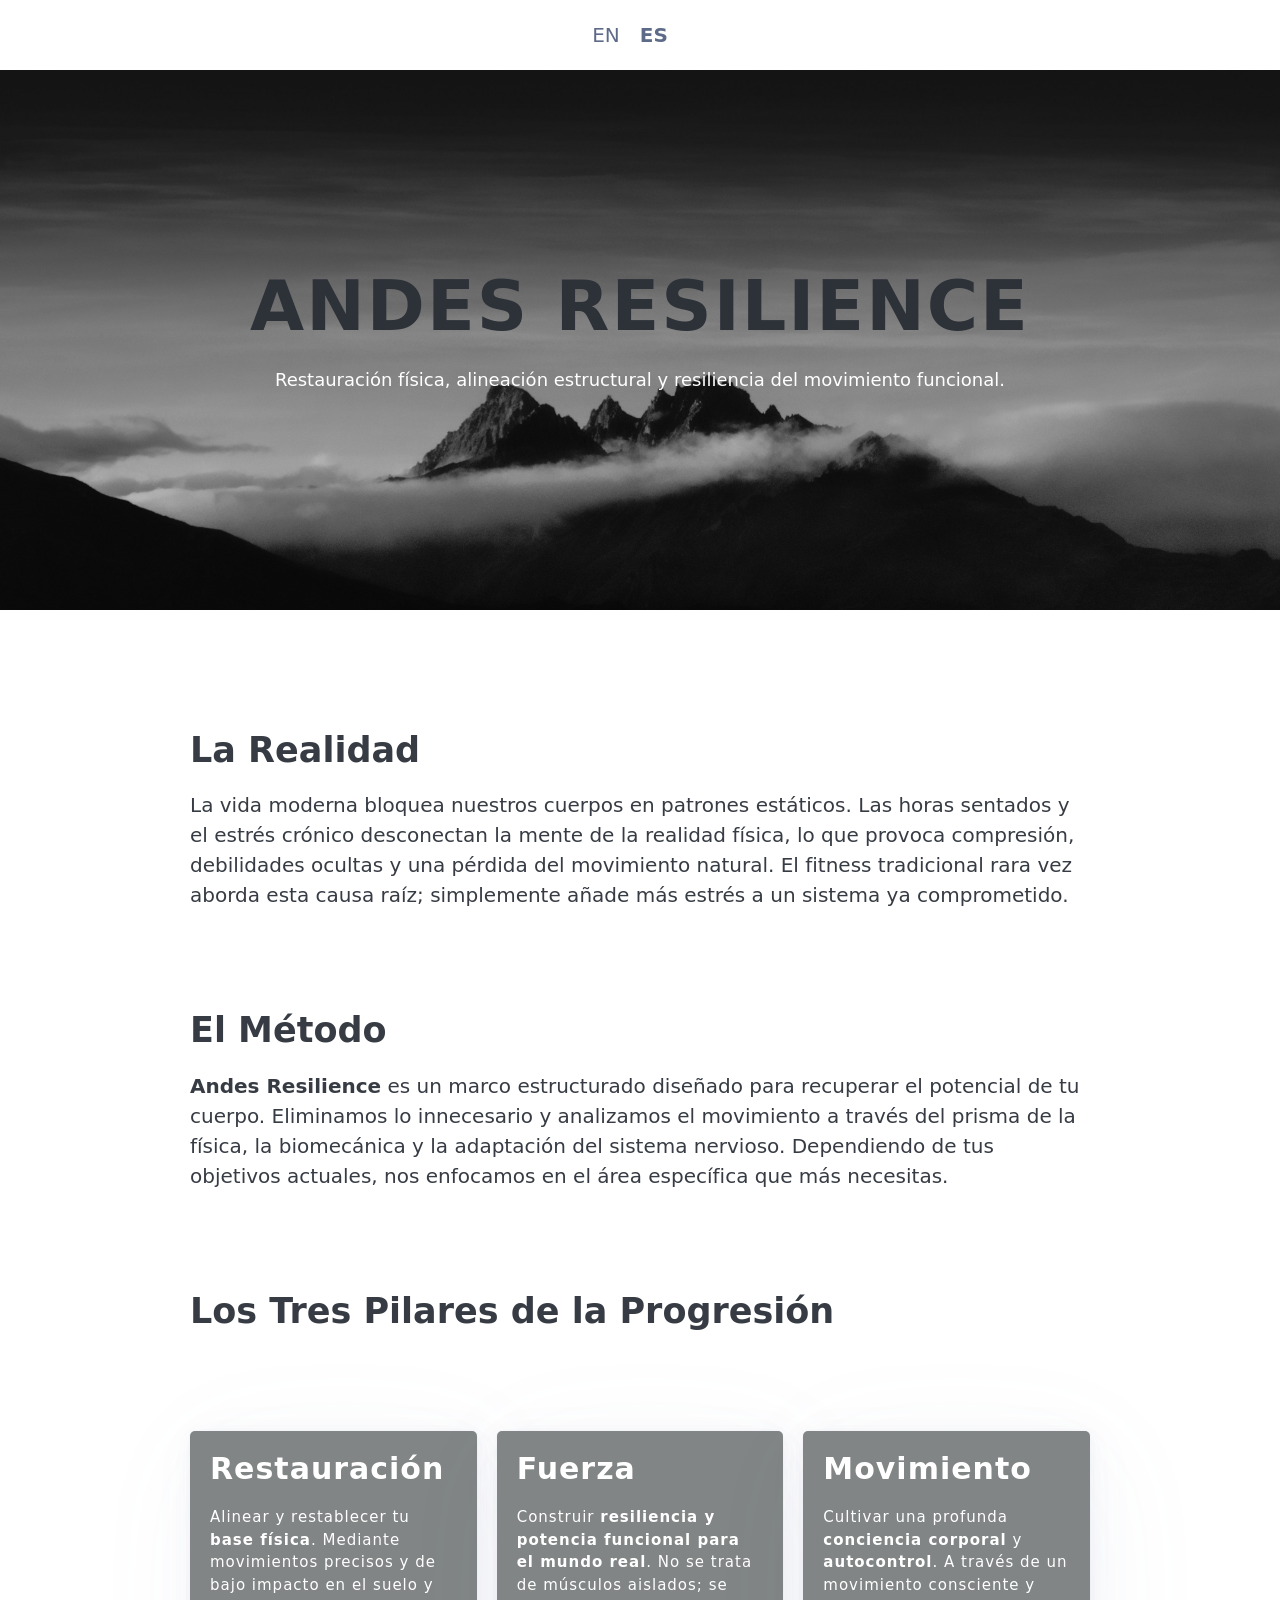
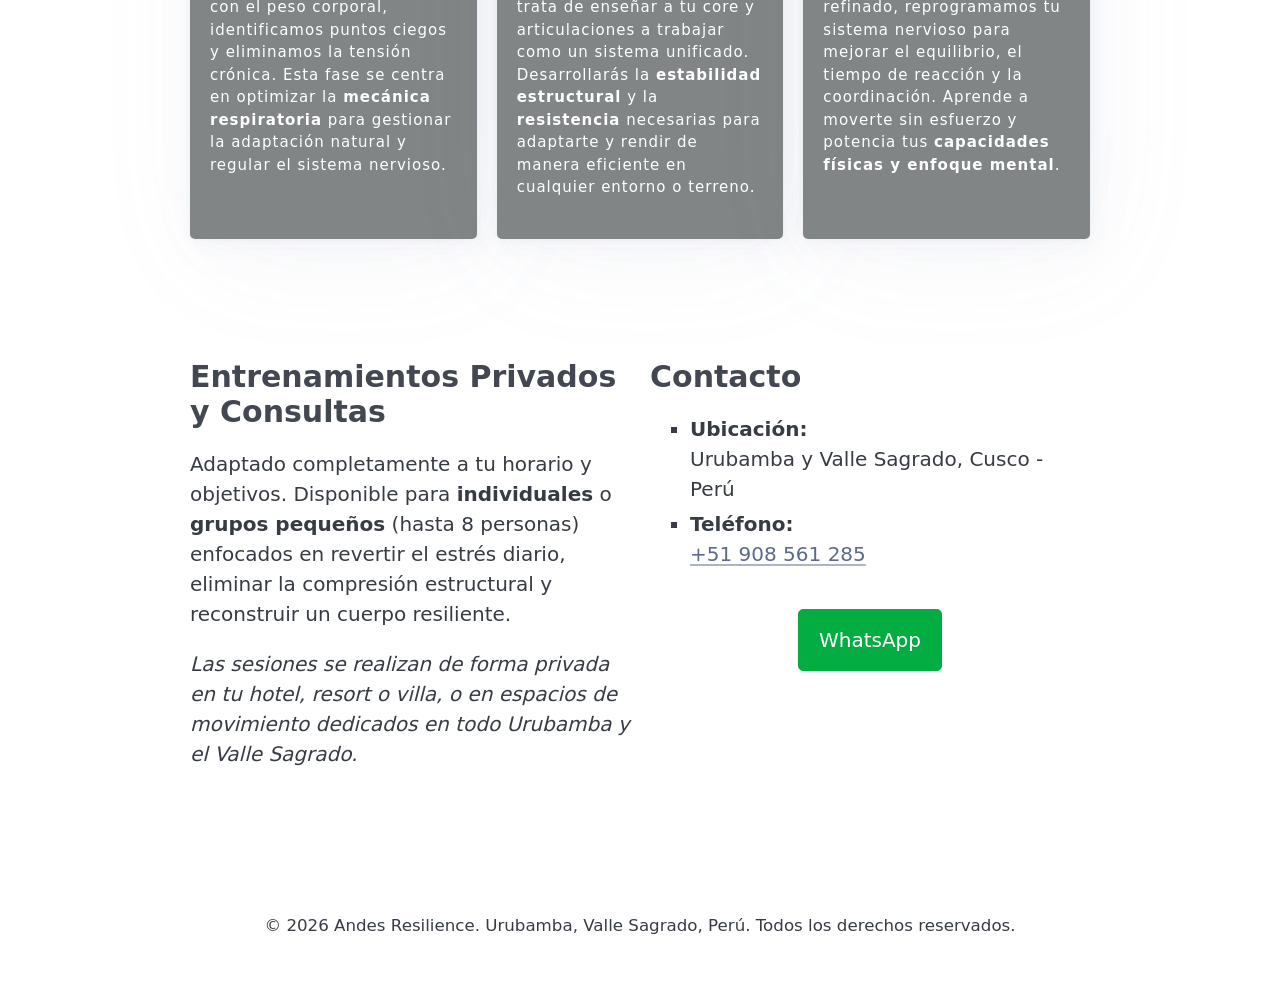
==== es/index.html @ f1d05695 "Add files via upload" ====
<!DOCTYPE html>
<html lang="es" data-theme="light">

<head>
    <meta charset="UTF-8">
    <meta name="viewport" content="width=device-width, initial-scale=1.0">
    <title>Andes Resilience | Restauración Física y Movimiento</title>
    <link rel="icon" type="image/png" href="../static/img/favicon.png">
    <meta name="description" content="Restauración física, alineación estructural y resiliencia del movimiento funcional.">
    
    <link rel="stylesheet" href="../static/css/pico.min.css">  
    <link rel="stylesheet" href="../static/css/custom.css">
</head>

<body>

    <nav class="container pico-text-align-center">
        <ul>
            <li><a href="../index.html" class="secondary">EN</a></li>
            <li><a href="#" class="secondary"><strong>ES</strong></a></li>
        </ul>
    </nav>

    <!-- HERO -->
    <header class="hero-section">
        <div class="hero-content">
            <h1>ANDES RESILIENCE</h1>
            <p dir="auto">Restauración física, alineación estructural y resiliencia del movimiento funcional.</p>
        </div>
    </header>

    <main class="container">
    
    <!-- REALITY -->
        <section>
            <h2>La Realidad</h2>
            <p>La vida moderna bloquea nuestros cuerpos en patrones estáticos. Las horas sentados y el estrés crónico 
                desconectan la mente de la realidad física, lo que provoca compresión, debilidades ocultas 
                y una pérdida del movimiento natural. El fitness tradicional rara vez aborda esta causa raíz; 
                simplemente añade más estrés a un sistema ya comprometido.</p>
        </section>

    <!-- METHOD -->
        <section>
            <h2>El Método</h2>
            <p><strong>Andes Resilience</strong> es un marco estructurado diseñado para recuperar el potencial de tu cuerpo. 
                Eliminamos lo innecesario y analizamos el movimiento a través del prisma de la física, la biomecánica 
                y la adaptación del sistema nervioso. Dependiendo de tus objetivos actuales, nos enfocamos en el área 
                específica que más necesitas.</p>
        </section> 

        <section>
        <h2>Los Tres Pilares de la Progresión</h2>  
        </section>
    <!-- 3 DETAILS -->
        <section class="grid">
            
            <article>
                <h3>Restauración</h3>
                <p>Alinear y restablecer tu <strong>base física</strong>. Mediante movimientos precisos y de bajo impacto en el 
                    suelo y con el peso corporal, identificamos puntos ciegos y eliminamos la tensión crónica. 
                    Esta fase se centra en optimizar la <strong>mecánica respiratoria</strong> para gestionar la adaptación natural 
                    y regular el sistema nervioso.</p>
            </article>
            <article>
                <h3>Fuerza</h3>
                <p>Construir <strong>resiliencia y potencia funcional para el mundo real</strong>. No se trata de músculos aislados; 
                    se trata de enseñar a tu core y articulaciones a trabajar como un sistema unificado. 
                    Desarrollarás la <strong>estabilidad estructural</strong> y la <strong>resistencia</strong> necesarias para adaptarte 
                    y rendir de manera eficiente en cualquier entorno o terreno.</p>
            </article>
            <article>
                <h3>Movimiento</h3>
                <p>Cultivar una profunda <strong>conciencia corporal</strong> y <strong>autocontrol</strong>. A través de un movimiento 
                    consciente y refinado, reprogramamos tu sistema nervioso para mejorar el equilibrio, el tiempo de reacción 
                    y la coordinación. Aprende a moverte sin esfuerzo y potencia tus 
                    <b>capacidades físicas y enfoque mental</b>.</p>
            </article>
            
        </section>
    
    <!-- CONSULTATION -->
        <section>
            <div class="grid">
                
                <div>
                    <h3>Entrenamientos Privados y Consultas</h3>
                    <p>Adaptado completamente a tu horario y objetivos. Disponible para <b>individuales</b> o 
                        <b>grupos pequeños</b> (hasta 8 personas) enfocados en revertir el estrés diario, 
                        eliminar la compresión estructural y reconstruir un cuerpo resiliente.</p>
                    <p><em>Las sesiones se realizan de forma privada en tu hotel, resort o villa, 
                        o en espacios de movimiento dedicados en todo Urubamba y el Valle Sagrado.</em></p>
                </div>
    
    <!-- CONTACT -->
                <div>
                    <h3>Contacto</h3>                 
                    <ul>
                        <li>
                            <strong>Ubicación:</strong><br>
                            Urubamba y Valle Sagrado, Cusco - Perú
                        </li>
                        <li>
                            <strong>Teléfono:</strong><br>
                            <a href="tel:+51908561285" class="secondary">+51 908 561 285</a>
                        </li>
                    </ul>
                    <div style="margin-top: 2rem; display: flex; justify-content: center;">
                        <a href="https://wa.me/+51908561285" role="button" class="primary btn-whatsapp">
                            WhatsApp
                        </a>
                    </div>
                </div>

            </div>
        </section>
    
    <!-- FOOTER -->
        <footer class="pico-text-align-center">
            <small>&copy; 2026 Andes Resilience. Urubamba, Valle Sagrado, Perú. Todos los derechos reservados.</small>
        </footer>

    </main>

</body>
</html>
---- static/css/pico.min.css ----
@charset "UTF-8";/*!
 * Pico CSS ✨ v2.1.1 (https://picocss.com)
 * Copyright 2019-2025 - Licensed under MIT
 */:host,:root{--pico-font-family-emoji:"Apple Color Emoji","Segoe UI Emoji","Segoe UI Symbol","Noto Color Emoji";--pico-font-family-sans-serif:system-ui,"Segoe UI",Roboto,Oxygen,Ubuntu,Cantarell,Helvetica,Arial,"Helvetica Neue",sans-serif,var(--pico-font-family-emoji);--pico-font-family-monospace:ui-monospace,SFMono-Regular,"SF Mono",Menlo,Consolas,"Liberation Mono",monospace,var(--pico-font-family-emoji);--pico-font-family:var(--pico-font-family-sans-serif);--pico-line-height:1.5;--pico-font-weight:400;--pico-font-size:100%;--pico-text-underline-offset:0.1rem;--pico-border-radius:0.25rem;--pico-border-width:0.0625rem;--pico-outline-width:0.125rem;--pico-transition:0.2s ease-in-out;--pico-spacing:1rem;--pico-typography-spacing-vertical:1rem;--pico-block-spacing-vertical:var(--pico-spacing);--pico-block-spacing-horizontal:var(--pico-spacing);--pico-grid-column-gap:var(--pico-spacing);--pico-grid-row-gap:var(--pico-spacing);--pico-form-element-spacing-vertical:0.75rem;--pico-form-element-spacing-horizontal:1rem;--pico-group-box-shadow:0 0 0 rgba(0, 0, 0, 0);--pico-group-box-shadow-focus-with-button:0 0 0 var(--pico-outline-width) var(--pico-primary-focus);--pico-group-box-shadow-focus-with-input:0 0 0 0.0625rem var(--pico-form-element-border-color);--pico-modal-overlay-backdrop-filter:blur(0.375rem);--pico-nav-element-spacing-vertical:1rem;--pico-nav-element-spacing-horizontal:0.5rem;--pico-nav-link-spacing-vertical:0.5rem;--pico-nav-link-spacing-horizontal:0.5rem;--pico-nav-breadcrumb-divider:">";--pico-icon-checkbox:url("data:image/svg+xml,%3Csvg xmlns='http://www.w3.org/2000/svg' width='24' height='24' viewBox='0 0 24 24' fill='none' stroke='rgb(255, 255, 255)' stroke-width='4' stroke-linecap='round' stroke-linejoin='round'%3E%3Cpolyline points='20 6 9 17 4 12'%3E%3C/polyline%3E%3C/svg%3E");--pico-icon-minus:url("data:image/svg+xml,%3Csvg xmlns='http://www.w3.org/2000/svg' width='24' height='24' viewBox='0 0 24 24' fill='none' stroke='rgb(255, 255, 255)' stroke-width='4' stroke-linecap='round' stroke-linejoin='round'%3E%3Cline x1='5' y1='12' x2='19' y2='12'%3E%3C/line%3E%3C/svg%3E");--pico-icon-chevron:url("data:image/svg+xml,%3Csvg xmlns='http://www.w3.org/2000/svg' width='24' height='24' viewBox='0 0 24 24' fill='none' stroke='rgb(136, 145, 164)' stroke-width='2' stroke-linecap='round' stroke-linejoin='round'%3E%3Cpolyline points='6 9 12 15 18 9'%3E%3C/polyline%3E%3C/svg%3E");--pico-icon-date:url("data:image/svg+xml,%3Csvg xmlns='http://www.w3.org/2000/svg' width='24' height='24' viewBox='0 0 24 24' fill='none' stroke='rgb(136, 145, 164)' stroke-width='2' stroke-linecap='round' stroke-linejoin='round'%3E%3Crect x='3' y='4' width='18' height='18' rx='2' ry='2'%3E%3C/rect%3E%3Cline x1='16' y1='2' x2='16' y2='6'%3E%3C/line%3E%3Cline x1='8' y1='2' x2='8' y2='6'%3E%3C/line%3E%3Cline x1='3' y1='10' x2='21' y2='10'%3E%3C/line%3E%3C/svg%3E");--pico-icon-time:url("data:image/svg+xml,%3Csvg xmlns='http://www.w3.org/2000/svg' width='24' height='24' viewBox='0 0 24 24' fill='none' stroke='rgb(136, 145, 164)' stroke-width='2' stroke-linecap='round' stroke-linejoin='round'%3E%3Ccircle cx='12' cy='12' r='10'%3E%3C/circle%3E%3Cpolyline points='12 6 12 12 16 14'%3E%3C/polyline%3E%3C/svg%3E");--pico-icon-search:url("data:image/svg+xml,%3Csvg xmlns='http://www.w3.org/2000/svg' width='24' height='24' viewBox='0 0 24 24' fill='none' stroke='rgb(136, 145, 164)' stroke-width='1.5' stroke-linecap='round' stroke-linejoin='round'%3E%3Ccircle cx='11' cy='11' r='8'%3E%3C/circle%3E%3Cline x1='21' y1='21' x2='16.65' y2='16.65'%3E%3C/line%3E%3C/svg%3E");--pico-icon-close:url("data:image/svg+xml,%3Csvg xmlns='http://www.w3.org/2000/svg' width='24' height='24' viewBox='0 0 24 24' fill='none' stroke='rgb(136, 145, 164)' stroke-width='3' stroke-linecap='round' stroke-linejoin='round'%3E%3Cline x1='18' y1='6' x2='6' y2='18'%3E%3C/line%3E%3Cline x1='6' y1='6' x2='18' y2='18'%3E%3C/line%3E%3C/svg%3E");--pico-icon-loading:url("data:image/svg+xml,%3Csvg fill='none' height='24' width='24' viewBox='0 0 24 24' xmlns='http://www.w3.org/2000/svg' %3E%3Cstyle%3E g %7B animation: rotate 2s linear infinite; transform-origin: center center; %7D circle %7B stroke-dasharray: 75,100; stroke-dashoffset: -5; animation: dash 1.5s ease-in-out infinite; stroke-linecap: round; %7D @keyframes rotate %7B 0%25 %7B transform: rotate(0deg); %7D 100%25 %7B transform: rotate(360deg); %7D %7D @keyframes dash %7B 0%25 %7B stroke-dasharray: 1,100; stroke-dashoffset: 0; %7D 50%25 %7B stroke-dasharray: 44.5,100; stroke-dashoffset: -17.5; %7D 100%25 %7B stroke-dasharray: 44.5,100; stroke-dashoffset: -62; %7D %7D %3C/style%3E%3Cg%3E%3Ccircle cx='12' cy='12' r='10' fill='none' stroke='rgb(136, 145, 164)' stroke-width='4' /%3E%3C/g%3E%3C/svg%3E")}@media (min-width:576px){:host,:root{--pico-font-size:106.25%}}@media (min-width:768px){:host,:root{--pico-font-size:112.5%}}@media (min-width:1024px){:host,:root{--pico-font-size:118.75%}}@media (min-width:1280px){:host,:root{--pico-font-size:125%}}@media (min-width:1536px){:host,:root{--pico-font-size:131.25%}}a{--pico-text-decoration:underline}a.contrast,a.secondary{--pico-text-decoration:underline}small{--pico-font-size:0.875em}h1,h2,h3,h4,h5,h6{--pico-font-weight:700}h1{--pico-font-size:2rem;--pico-line-height:1.125;--pico-typography-spacing-top:3rem}h2{--pico-font-size:1.75rem;--pico-line-height:1.15;--pico-typography-spacing-top:2.625rem}h3{--pico-font-size:1.5rem;--pico-line-height:1.175;--pico-typography-spacing-top:2.25rem}h4{--pico-font-size:1.25rem;--pico-line-height:1.2;--pico-typography-spacing-top:1.874rem}h5{--pico-font-size:1.125rem;--pico-line-height:1.225;--pico-typography-spacing-top:1.6875rem}h6{--pico-font-size:1rem;--pico-line-height:1.25;--pico-typography-spacing-top:1.5rem}tfoot td,tfoot th,thead td,thead th{--pico-font-weight:600;--pico-border-width:0.1875rem}code,kbd,pre,samp{--pico-font-family:var(--pico-font-family-monospace)}kbd{--pico-font-weight:bolder}:where(select,textarea),input:not([type=submit],[type=button],[type=reset],[type=checkbox],[type=radio],[type=file]){--pico-outline-width:0.0625rem}[type=search]{--pico-border-radius:5rem}[type=checkbox],[type=radio]{--pico-border-width:0.125rem}[type=checkbox][role=switch]{--pico-border-width:0.1875rem}details.dropdown summary:not([role=button]){--pico-outline-width:0.0625rem}nav details.dropdown summary:focus-visible{--pico-outline-width:0.125rem}[role=search]{--pico-border-radius:5rem}[role=group]:has(button.secondary:focus,[type=submit].secondary:focus,[type=button].secondary:focus,[role=button].secondary:focus),[role=search]:has(button.secondary:focus,[type=submit].secondary:focus,[type=button].secondary:focus,[role=button].secondary:focus){--pico-group-box-shadow-focus-with-button:0 0 0 var(--pico-outline-width) var(--pico-secondary-focus)}[role=group]:has(button.contrast:focus,[type=submit].contrast:focus,[type=button].contrast:focus,[role=button].contrast:focus),[role=search]:has(button.contrast:focus,[type=submit].contrast:focus,[type=button].contrast:focus,[role=button].contrast:focus){--pico-group-box-shadow-focus-with-button:0 0 0 var(--pico-outline-width) var(--pico-contrast-focus)}[role=group] [role=button],[role=group] [type=button],[role=group] [type=submit],[role=group] button,[role=search] [role=button],[role=search] [type=button],[role=search] [type=submit],[role=search] button{--pico-form-element-spacing-horizontal:2rem}details summary[role=button]:not(.outline)::after{filter:brightness(0) invert(1)}[aria-busy=true]:not(input,select,textarea):is(button,[type=submit],[type=button],[type=reset],[role=button]):not(.outline)::before{filter:brightness(0) invert(1)}:host(:not([data-theme=dark])),:root:not([data-theme=dark]),[data-theme=light]{color-scheme:light;--pico-background-color:#fff;--pico-color:#373c44;--pico-text-selection-color:rgba(2, 154, 232, 0.25);--pico-muted-color:#646b79;--pico-muted-border-color:rgb(231, 234, 239.5);--pico-primary:#0172ad;--pico-primary-background:#0172ad;--pico-primary-border:var(--pico-primary-background);--pico-primary-underline:rgba(1, 114, 173, 0.5);--pico-primary-hover:#015887;--pico-primary-hover-background:#02659a;--pico-primary-hover-border:var(--pico-primary-hover-background);--pico-primary-hover-underline:var(--pico-primary-hover);--pico-primary-focus:rgba(2, 154, 232, 0.5);--pico-primary-inverse:#fff;--pico-secondary:#5d6b89;--pico-secondary-background:#525f7a;--pico-secondary-border:var(--pico-secondary-background);--pico-secondary-underline:rgba(93, 107, 137, 0.5);--pico-secondary-hover:#48536b;--pico-secondary-hover-background:#48536b;--pico-secondary-hover-border:var(--pico-secondary-hover-background);--pico-secondary-hover-underline:var(--pico-secondary-hover);--pico-secondary-focus:rgba(93, 107, 137, 0.25);--pico-secondary-inverse:#fff;--pico-contrast:#181c25;--pico-contrast-background:#181c25;--pico-contrast-border:var(--pico-contrast-background);--pico-contrast-underline:rgba(24, 28, 37, 0.5);--pico-contrast-hover:#000;--pico-contrast-hover-background:#000;--pico-contrast-hover-border:var(--pico-contrast-hover-background);--pico-contrast-hover-underline:var(--pico-secondary-hover);--pico-contrast-focus:rgba(93, 107, 137, 0.25);--pico-contrast-inverse:#fff;--pico-box-shadow:0.0145rem 0.029rem 0.174rem rgba(129, 145, 181, 0.01698),0.0335rem 0.067rem 0.402rem rgba(129, 145, 181, 0.024),0.0625rem 0.125rem 0.75rem rgba(129, 145, 181, 0.03),0.1125rem 0.225rem 1.35rem rgba(129, 145, 181, 0.036),0.2085rem 0.417rem 2.502rem rgba(129, 145, 181, 0.04302),0.5rem 1rem 6rem rgba(129, 145, 181, 0.06),0 0 0 0.0625rem rgba(129, 145, 181, 0.015);--pico-h1-color:#2d3138;--pico-h2-color:#373c44;--pico-h3-color:#424751;--pico-h4-color:#4d535e;--pico-h5-color:#5c6370;--pico-h6-color:#646b79;--pico-mark-background-color:rgb(252.5, 230.5, 191.5);--pico-mark-color:#0f1114;--pico-ins-color:rgb(28.5, 105.5, 84);--pico-del-color:rgb(136, 56.5, 53);--pico-blockquote-border-color:var(--pico-muted-border-color);--pico-blockquote-footer-color:var(--pico-muted-color);--pico-button-box-shadow:0 0 0 rgba(0, 0, 0, 0);--pico-button-hover-box-shadow:0 0 0 rgba(0, 0, 0, 0);--pico-table-border-color:var(--pico-muted-border-color);--pico-table-row-stripped-background-color:rgba(111, 120, 135, 0.0375);--pico-code-background-color:rgb(243, 244.5, 246.75);--pico-code-color:#646b79;--pico-code-kbd-background-color:var(--pico-color);--pico-code-kbd-color:var(--pico-background-color);--pico-form-element-background-color:rgb(251, 251.5, 252.25);--pico-form-element-selected-background-color:#dfe3eb;--pico-form-element-border-color:#cfd5e2;--pico-form-element-color:#23262c;--pico-form-element-placeholder-color:var(--pico-muted-color);--pico-form-element-active-background-color:#fff;--pico-form-element-active-border-color:var(--pico-primary-border);--pico-form-element-focus-color:var(--pico-primary-border);--pico-form-element-disabled-opacity:0.5;--pico-form-element-invalid-border-color:rgb(183.5, 105.5, 106.5);--pico-form-element-invalid-active-border-color:rgb(200.25, 79.25, 72.25);--pico-form-element-invalid-focus-color:var(--pico-form-element-invalid-active-border-color);--pico-form-element-valid-border-color:rgb(76, 154.5, 137.5);--pico-form-element-valid-active-border-color:rgb(39, 152.75, 118.75);--pico-form-element-valid-focus-color:var(--pico-form-element-valid-active-border-color);--pico-switch-background-color:#bfc7d9;--pico-switch-checked-background-color:var(--pico-primary-background);--pico-switch-color:#fff;--pico-switch-thumb-box-shadow:0 0 0 rgba(0, 0, 0, 0);--pico-range-border-color:#dfe3eb;--pico-range-active-border-color:#bfc7d9;--pico-range-thumb-border-color:var(--pico-background-color);--pico-range-thumb-color:var(--pico-secondary-background);--pico-range-thumb-active-color:var(--pico-primary-background);--pico-accordion-border-color:var(--pico-muted-border-color);--pico-accordion-active-summary-color:var(--pico-primary-hover);--pico-accordion-close-summary-color:var(--pico-color);--pico-accordion-open-summary-color:var(--pico-muted-color);--pico-card-background-color:var(--pico-background-color);--pico-card-border-color:var(--pico-muted-border-color);--pico-card-box-shadow:var(--pico-box-shadow);--pico-card-sectioning-background-color:rgb(251, 251.5, 252.25);--pico-dropdown-background-color:#fff;--pico-dropdown-border-color:#eff1f4;--pico-dropdown-box-shadow:var(--pico-box-shadow);--pico-dropdown-color:var(--pico-color);--pico-dropdown-hover-background-color:#eff1f4;--pico-loading-spinner-opacity:0.5;--pico-modal-overlay-background-color:rgba(232, 234, 237, 0.75);--pico-progress-background-color:#dfe3eb;--pico-progress-color:var(--pico-primary-background);--pico-tooltip-background-color:var(--pico-contrast-background);--pico-tooltip-color:var(--pico-contrast-inverse);--pico-icon-valid:url("data:image/svg+xml,%3Csvg xmlns='http://www.w3.org/2000/svg' width='24' height='24' viewBox='0 0 24 24' fill='none' stroke='rgb(76, 154.5, 137.5)' stroke-width='2' stroke-linecap='round' stroke-linejoin='round'%3E%3Cpolyline points='20 6 9 17 4 12'%3E%3C/polyline%3E%3C/svg%3E");--pico-icon-invalid:url("data:image/svg+xml,%3Csvg xmlns='http://www.w3.org/2000/svg' width='24' height='24' viewBox='0 0 24 24' fill='none' stroke='rgb(200.25, 79.25, 72.25)' stroke-width='2' stroke-linecap='round' stroke-linejoin='round'%3E%3Ccircle cx='12' cy='12' r='10'%3E%3C/circle%3E%3Cline x1='12' y1='8' x2='12' y2='12'%3E%3C/line%3E%3Cline x1='12' y1='16' x2='12.01' y2='16'%3E%3C/line%3E%3C/svg%3E")}:host(:not([data-theme=dark])) input:is([type=submit],[type=button],[type=reset],[type=checkbox],[type=radio],[type=file]),:root:not([data-theme=dark]) input:is([type=submit],[type=button],[type=reset],[type=checkbox],[type=radio],[type=file]),[data-theme=light] input:is([type=submit],[type=button],[type=reset],[type=checkbox],[type=radio],[type=file]){--pico-form-element-focus-color:var(--pico-primary-focus)}@media only screen and (prefers-color-scheme:dark){:host(:not([data-theme])),:root:not([data-theme]){color-scheme:dark;--pico-background-color:rgb(19, 22.5, 30.5);--pico-color:#c2c7d0;--pico-text-selection-color:rgba(1, 170, 255, 0.1875);--pico-muted-color:#7b8495;--pico-muted-border-color:#202632;--pico-primary:#01aaff;--pico-primary-background:#0172ad;--pico-primary-border:var(--pico-primary-background);--pico-primary-underline:rgba(1, 170, 255, 0.5);--pico-primary-hover:#79c0ff;--pico-primary-hover-background:#017fc0;--pico-primary-hover-border:var(--pico-primary-hover-background);--pico-primary-hover-underline:var(--pico-primary-hover);--pico-primary-focus:rgba(1, 170, 255, 0.375);--pico-primary-inverse:#fff;--pico-secondary:#969eaf;--pico-secondary-background:#525f7a;--pico-secondary-border:var(--pico-secondary-background);--pico-secondary-underline:rgba(150, 158, 175, 0.5);--pico-secondary-hover:#b3b9c5;--pico-secondary-hover-background:#5d6b89;--pico-secondary-hover-border:var(--pico-secondary-hover-background);--pico-secondary-hover-underline:var(--pico-secondary-hover);--pico-secondary-focus:rgba(144, 158, 190, 0.25);--pico-secondary-inverse:#fff;--pico-contrast:#dfe3eb;--pico-contrast-background:#eff1f4;--pico-contrast-border:var(--pico-contrast-background);--pico-contrast-underline:rgba(223, 227, 235, 0.5);--pico-contrast-hover:#fff;--pico-contrast-hover-background:#fff;--pico-contrast-hover-border:var(--pico-contrast-hover-background);--pico-contrast-hover-underline:var(--pico-contrast-hover);--pico-contrast-focus:rgba(207, 213, 226, 0.25);--pico-contrast-inverse:#000;--pico-box-shadow:0.0145rem 0.029rem 0.174rem rgba(7, 8.5, 12, 0.01698),0.0335rem 0.067rem 0.402rem rgba(7, 8.5, 12, 0.024),0.0625rem 0.125rem 0.75rem rgba(7, 8.5, 12, 0.03),0.1125rem 0.225rem 1.35rem rgba(7, 8.5, 12, 0.036),0.2085rem 0.417rem 2.502rem rgba(7, 8.5, 12, 0.04302),0.5rem 1rem 6rem rgba(7, 8.5, 12, 0.06),0 0 0 0.0625rem rgba(7, 8.5, 12, 0.015);--pico-h1-color:#f0f1f3;--pico-h2-color:#e0e3e7;--pico-h3-color:#c2c7d0;--pico-h4-color:#b3b9c5;--pico-h5-color:#a4acba;--pico-h6-color:#8891a4;--pico-mark-background-color:#014063;--pico-mark-color:#fff;--pico-ins-color:#62af9a;--pico-del-color:rgb(205.5, 126, 123);--pico-blockquote-border-color:var(--pico-muted-border-color);--pico-blockquote-footer-color:var(--pico-muted-color);--pico-button-box-shadow:0 0 0 rgba(0, 0, 0, 0);--pico-button-hover-box-shadow:0 0 0 rgba(0, 0, 0, 0);--pico-table-border-color:var(--pico-muted-border-color);--pico-table-row-stripped-background-color:rgba(111, 120, 135, 0.0375);--pico-code-background-color:rgb(26, 30.5, 40.25);--pico-code-color:#8891a4;--pico-code-kbd-background-color:var(--pico-color);--pico-code-kbd-color:var(--pico-background-color);--pico-form-element-background-color:rgb(28, 33, 43.5);--pico-form-element-selected-background-color:#2a3140;--pico-form-element-border-color:#2a3140;--pico-form-element-color:#e0e3e7;--pico-form-element-placeholder-color:#8891a4;--pico-form-element-active-background-color:rgb(26, 30.5, 40.25);--pico-form-element-active-border-color:var(--pico-primary-border);--pico-form-element-focus-color:var(--pico-primary-border);--pico-form-element-disabled-opacity:0.5;--pico-form-element-invalid-border-color:rgb(149.5, 74, 80);--pico-form-element-invalid-active-border-color:rgb(183.25, 63.5, 59);--pico-form-element-invalid-focus-color:var(--pico-form-element-invalid-active-border-color);--pico-form-element-valid-border-color:#2a7b6f;--pico-form-element-valid-active-border-color:rgb(22, 137, 105.5);--pico-form-element-valid-focus-color:var(--pico-form-element-valid-active-border-color);--pico-switch-background-color:#333c4e;--pico-switch-checked-background-color:var(--pico-primary-background);--pico-switch-color:#fff;--pico-switch-thumb-box-shadow:0 0 0 rgba(0, 0, 0, 0);--pico-range-border-color:#202632;--pico-range-active-border-color:#2a3140;--pico-range-thumb-border-color:var(--pico-background-color);--pico-range-thumb-color:var(--pico-secondary-background);--pico-range-thumb-active-color:var(--pico-primary-background);--pico-accordion-border-color:var(--pico-muted-border-color);--pico-accordion-active-summary-color:var(--pico-primary-hover);--pico-accordion-close-summary-color:var(--pico-color);--pico-accordion-open-summary-color:var(--pico-muted-color);--pico-card-background-color:#181c25;--pico-card-border-color:var(--pico-card-background-color);--pico-card-box-shadow:var(--pico-box-shadow);--pico-card-sectioning-background-color:rgb(26, 30.5, 40.25);--pico-dropdown-background-color:#181c25;--pico-dropdown-border-color:#202632;--pico-dropdown-box-shadow:var(--pico-box-shadow);--pico-dropdown-color:var(--pico-color);--pico-dropdown-hover-background-color:#202632;--pico-loading-spinner-opacity:0.5;--pico-modal-overlay-background-color:rgba(7.5, 8.5, 10, 0.75);--pico-progress-background-color:#202632;--pico-progress-color:var(--pico-primary-background);--pico-tooltip-background-color:var(--pico-contrast-background);--pico-tooltip-color:var(--pico-contrast-inverse);--pico-icon-valid:url("data:image/svg+xml,%3Csvg xmlns='http://www.w3.org/2000/svg' width='24' height='24' viewBox='0 0 24 24' fill='none' stroke='rgb(42, 123, 111)' stroke-width='2' stroke-linecap='round' stroke-linejoin='round'%3E%3Cpolyline points='20 6 9 17 4 12'%3E%3C/polyline%3E%3C/svg%3E");--pico-icon-invalid:url("data:image/svg+xml,%3Csvg xmlns='http://www.w3.org/2000/svg' width='24' height='24' viewBox='0 0 24 24' fill='none' stroke='rgb(149.5, 74, 80)' stroke-width='2' stroke-linecap='round' stroke-linejoin='round'%3E%3Ccircle cx='12' cy='12' r='10'%3E%3C/circle%3E%3Cline x1='12' y1='8' x2='12' y2='12'%3E%3C/line%3E%3Cline x1='12' y1='16' x2='12.01' y2='16'%3E%3C/line%3E%3C/svg%3E")}:host(:not([data-theme])) input:is([type=submit],[type=button],[type=reset],[type=checkbox],[type=radio],[type=file]),:root:not([data-theme]) input:is([type=submit],[type=button],[type=reset],[type=checkbox],[type=radio],[type=file]){--pico-form-element-focus-color:var(--pico-primary-focus)}:host(:not([data-theme])) details summary[role=button].contrast:not(.outline)::after,:root:not([data-theme]) details summary[role=button].contrast:not(.outline)::after{filter:brightness(0)}:host(:not([data-theme])) [aria-busy=true]:not(input,select,textarea).contrast:is(button,[type=submit],[type=button],[type=reset],[role=button]):not(.outline)::before,:root:not([data-theme]) [aria-busy=true]:not(input,select,textarea).contrast:is(button,[type=submit],[type=button],[type=reset],[role=button]):not(.outline)::before{filter:brightness(0)}}[data-theme=dark]{color-scheme:dark;--pico-background-color:rgb(19, 22.5, 30.5);--pico-color:#c2c7d0;--pico-text-selection-color:rgba(1, 170, 255, 0.1875);--pico-muted-color:#7b8495;--pico-muted-border-color:#202632;--pico-primary:#01aaff;--pico-primary-background:#0172ad;--pico-primary-border:var(--pico-primary-background);--pico-primary-underline:rgba(1, 170, 255, 0.5);--pico-primary-hover:#79c0ff;--pico-primary-hover-background:#017fc0;--pico-primary-hover-border:var(--pico-primary-hover-background);--pico-primary-hover-underline:var(--pico-primary-hover);--pico-primary-focus:rgba(1, 170, 255, 0.375);--pico-primary-inverse:#fff;--pico-secondary:#969eaf;--pico-secondary-background:#525f7a;--pico-secondary-border:var(--pico-secondary-background);--pico-secondary-underline:rgba(150, 158, 175, 0.5);--pico-secondary-hover:#b3b9c5;--pico-secondary-hover-background:#5d6b89;--pico-secondary-hover-border:var(--pico-secondary-hover-background);--pico-secondary-hover-underline:var(--pico-secondary-hover);--pico-secondary-focus:rgba(144, 158, 190, 0.25);--pico-secondary-inverse:#fff;--pico-contrast:#dfe3eb;--pico-contrast-background:#eff1f4;--pico-contrast-border:var(--pico-contrast-background);--pico-contrast-underline:rgba(223, 227, 235, 0.5);--pico-contrast-hover:#fff;--pico-contrast-hover-background:#fff;--pico-contrast-hover-border:var(--pico-contrast-hover-background);--pico-contrast-hover-underline:var(--pico-contrast-hover);--pico-contrast-focus:rgba(207, 213, 226, 0.25);--pico-contrast-inverse:#000;--pico-box-shadow:0.0145rem 0.029rem 0.174rem rgba(7, 8.5, 12, 0.01698),0.0335rem 0.067rem 0.402rem rgba(7, 8.5, 12, 0.024),0.0625rem 0.125rem 0.75rem rgba(7, 8.5, 12, 0.03),0.1125rem 0.225rem 1.35rem rgba(7, 8.5, 12, 0.036),0.2085rem 0.417rem 2.502rem rgba(7, 8.5, 12, 0.04302),0.5rem 1rem 6rem rgba(7, 8.5, 12, 0.06),0 0 0 0.0625rem rgba(7, 8.5, 12, 0.015);--pico-h1-color:#f0f1f3;--pico-h2-color:#e0e3e7;--pico-h3-color:#c2c7d0;--pico-h4-color:#b3b9c5;--pico-h5-color:#a4acba;--pico-h6-color:#8891a4;--pico-mark-background-color:#014063;--pico-mark-color:#fff;--pico-ins-color:#62af9a;--pico-del-color:rgb(205.5, 126, 123);--pico-blockquote-border-color:var(--pico-muted-border-color);--pico-blockquote-footer-color:var(--pico-muted-color);--pico-button-box-shadow:0 0 0 rgba(0, 0, 0, 0);--pico-button-hover-box-shadow:0 0 0 rgba(0, 0, 0, 0);--pico-table-border-color:var(--pico-muted-border-color);--pico-table-row-stripped-background-color:rgba(111, 120, 135, 0.0375);--pico-code-background-color:rgb(26, 30.5, 40.25);--pico-code-color:#8891a4;--pico-code-kbd-background-color:var(--pico-color);--pico-code-kbd-color:var(--pico-background-color);--pico-form-element-background-color:rgb(28, 33, 43.5);--pico-form-element-selected-background-color:#2a3140;--pico-form-element-border-color:#2a3140;--pico-form-element-color:#e0e3e7;--pico-form-element-placeholder-color:#8891a4;--pico-form-element-active-background-color:rgb(26, 30.5, 40.25);--pico-form-element-active-border-color:var(--pico-primary-border);--pico-form-element-focus-color:var(--pico-primary-border);--pico-form-element-disabled-opacity:0.5;--pico-form-element-invalid-border-color:rgb(149.5, 74, 80);--pico-form-element-invalid-active-border-color:rgb(183.25, 63.5, 59);--pico-form-element-invalid-focus-color:var(--pico-form-element-invalid-active-border-color);--pico-form-element-valid-border-color:#2a7b6f;--pico-form-element-valid-active-border-color:rgb(22, 137, 105.5);--pico-form-element-valid-focus-color:var(--pico-form-element-valid-active-border-color);--pico-switch-background-color:#333c4e;--pico-switch-checked-background-color:var(--pico-primary-background);--pico-switch-color:#fff;--pico-switch-thumb-box-shadow:0 0 0 rgba(0, 0, 0, 0);--pico-range-border-color:#202632;--pico-range-active-border-color:#2a3140;--pico-range-thumb-border-color:var(--pico-background-color);--pico-range-thumb-color:var(--pico-secondary-background);--pico-range-thumb-active-color:var(--pico-primary-background);--pico-accordion-border-color:var(--pico-muted-border-color);--pico-accordion-active-summary-color:var(--pico-primary-hover);--pico-accordion-close-summary-color:var(--pico-color);--pico-accordion-open-summary-color:var(--pico-muted-color);--pico-card-background-color:#181c25;--pico-card-border-color:var(--pico-card-background-color);--pico-card-box-shadow:var(--pico-box-shadow);--pico-card-sectioning-background-color:rgb(26, 30.5, 40.25);--pico-dropdown-background-color:#181c25;--pico-dropdown-border-color:#202632;--pico-dropdown-box-shadow:var(--pico-box-shadow);--pico-dropdown-color:var(--pico-color);--pico-dropdown-hover-background-color:#202632;--pico-loading-spinner-opacity:0.5;--pico-modal-overlay-background-color:rgba(7.5, 8.5, 10, 0.75);--pico-progress-background-color:#202632;--pico-progress-color:var(--pico-primary-background);--pico-tooltip-background-color:var(--pico-contrast-background);--pico-tooltip-color:var(--pico-contrast-inverse);--pico-icon-valid:url("data:image/svg+xml,%3Csvg xmlns='http://www.w3.org/2000/svg' width='24' height='24' viewBox='0 0 24 24' fill='none' stroke='rgb(42, 123, 111)' stroke-width='2' stroke-linecap='round' stroke-linejoin='round'%3E%3Cpolyline points='20 6 9 17 4 12'%3E%3C/polyline%3E%3C/svg%3E");--pico-icon-invalid:url("data:image/svg+xml,%3Csvg xmlns='http://www.w3.org/2000/svg' width='24' height='24' viewBox='0 0 24 24' fill='none' stroke='rgb(149.5, 74, 80)' stroke-width='2' stroke-linecap='round' stroke-linejoin='round'%3E%3Ccircle cx='12' cy='12' r='10'%3E%3C/circle%3E%3Cline x1='12' y1='8' x2='12' y2='12'%3E%3C/line%3E%3Cline x1='12' y1='16' x2='12.01' y2='16'%3E%3C/line%3E%3C/svg%3E")}[data-theme=dark] input:is([type=submit],[type=button],[type=reset],[type=checkbox],[type=radio],[type=file]){--pico-form-element-focus-color:var(--pico-primary-focus)}[data-theme=dark] details summary[role=button].contrast:not(.outline)::after{filter:brightness(0)}[data-theme=dark] [aria-busy=true]:not(input,select,textarea).contrast:is(button,[type=submit],[type=button],[type=reset],[role=button]):not(.outline)::before{filter:brightness(0)}[type=checkbox],[type=radio],[type=range],progress{accent-color:var(--pico-primary)}*,::after,::before{box-sizing:border-box;background-repeat:no-repeat}::after,::before{text-decoration:inherit;vertical-align:inherit}:where(:host),:where(:root){-webkit-tap-highlight-color:transparent;-webkit-text-size-adjust:100%;-moz-text-size-adjust:100%;text-size-adjust:100%;background-color:var(--pico-background-color);color:var(--pico-color);font-weight:var(--pico-font-weight);font-size:var(--pico-font-size);line-height:var(--pico-line-height);font-family:var(--pico-font-family);text-underline-offset:var(--pico-text-underline-offset);text-rendering:optimizeLegibility;overflow-wrap:break-word;-moz-tab-size:4;-o-tab-size:4;tab-size:4}body{width:100%;margin:0}main{display:block}body>footer,body>header,body>main{padding-block:var(--pico-block-spacing-vertical)}section{margin-bottom:var(--pico-block-spacing-vertical)}.container,.container-fluid{width:100%;margin-right:auto;margin-left:auto;padding-right:var(--pico-spacing);padding-left:var(--pico-spacing)}@media (min-width:576px){.container{max-width:510px;padding-right:0;padding-left:0}}@media (min-width:768px){.container{max-width:700px}}@media (min-width:1024px){.container{max-width:950px}}@media (min-width:1280px){.container{max-width:1200px}}@media (min-width:1536px){.container{max-width:1450px}}.grid{grid-column-gap:var(--pico-grid-column-gap);grid-row-gap:var(--pico-grid-row-gap);display:grid;grid-template-columns:1fr}@media (min-width:768px){.grid{grid-template-columns:repeat(auto-fit,minmax(0%,1fr))}}.grid>*{min-width:0}.overflow-auto{overflow:auto}b,strong{font-weight:bolder}sub,sup{position:relative;font-size:.75em;line-height:0;vertical-align:baseline}sub{bottom:-.25em}sup{top:-.5em}address,blockquote,dl,ol,p,pre,table,ul{margin-top:0;margin-bottom:var(--pico-typography-spacing-vertical);color:var(--pico-color);font-style:normal;font-weight:var(--pico-font-weight)}h1,h2,h3,h4,h5,h6{margin-top:0;margin-bottom:var(--pico-typography-spacing-vertical);color:var(--pico-color);font-weight:var(--pico-font-weight);font-size:var(--pico-font-size);line-height:var(--pico-line-height);font-family:var(--pico-font-family)}h1{--pico-color:var(--pico-h1-color)}h2{--pico-color:var(--pico-h2-color)}h3{--pico-color:var(--pico-h3-color)}h4{--pico-color:var(--pico-h4-color)}h5{--pico-color:var(--pico-h5-color)}h6{--pico-color:var(--pico-h6-color)}:where(article,address,blockquote,dl,figure,form,ol,p,pre,table,ul)~:is(h1,h2,h3,h4,h5,h6){margin-top:var(--pico-typography-spacing-top)}p{margin-bottom:var(--pico-typography-spacing-vertical)}hgroup{margin-bottom:var(--pico-typography-spacing-vertical)}hgroup>*{margin-top:0;margin-bottom:0}hgroup>:not(:first-child):last-child{--pico-color:var(--pico-muted-color);--pico-font-weight:unset;font-size:1rem}:where(ol,ul) li{margin-bottom:calc(var(--pico-typography-spacing-vertical) * .25)}:where(dl,ol,ul) :where(dl,ol,ul){margin:0;margin-top:calc(var(--pico-typography-spacing-vertical) * .25)}ul li{list-style:square}mark{padding:.125rem .25rem;background-color:var(--pico-mark-background-color);color:var(--pico-mark-color);vertical-align:baseline}blockquote{display:block;margin:var(--pico-typography-spacing-vertical) 0;padding:var(--pico-spacing);border-right:none;border-left:.25rem solid var(--pico-blockquote-border-color);border-inline-start:0.25rem solid var(--pico-blockquote-border-color);border-inline-end:none}blockquote footer{margin-top:calc(var(--pico-typography-spacing-vertical) * .5);color:var(--pico-blockquote-footer-color)}abbr[title]{border-bottom:1px dotted;text-decoration:none;cursor:help}ins{color:var(--pico-ins-color);text-decoration:none}del{color:var(--pico-del-color)}::-moz-selection{background-color:var(--pico-text-selection-color)}::selection{background-color:var(--pico-text-selection-color)}:where(a:not([role=button])),[role=link]{--pico-color:var(--pico-primary);--pico-background-color:transparent;--pico-underline:var(--pico-primary-underline);outline:0;background-color:var(--pico-background-color);color:var(--pico-color);-webkit-text-decoration:var(--pico-text-decoration);text-decoration:var(--pico-text-decoration);text-decoration-color:var(--pico-underline);text-underline-offset:0.125em;transition:background-color var(--pico-transition),color var(--pico-transition),box-shadow var(--pico-transition),-webkit-text-decoration var(--pico-transition);transition:background-color var(--pico-transition),color var(--pico-transition),text-decoration var(--pico-transition),box-shadow var(--pico-transition);transition:background-color var(--pico-transition),color var(--pico-transition),text-decoration var(--pico-transition),box-shadow var(--pico-transition),-webkit-text-decoration var(--pico-transition)}:where(a:not([role=button])):is([aria-current]:not([aria-current=false]),:hover,:active,:focus),[role=link]:is([aria-current]:not([aria-current=false]),:hover,:active,:focus){--pico-color:var(--pico-primary-hover);--pico-underline:var(--pico-primary-hover-underline);--pico-text-decoration:underline}:where(a:not([role=button])):focus-visible,[role=link]:focus-visible{box-shadow:0 0 0 var(--pico-outline-width) var(--pico-primary-focus)}:where(a:not([role=button])).secondary,[role=link].secondary{--pico-color:var(--pico-secondary);--pico-underline:var(--pico-secondary-underline)}:where(a:not([role=button])).secondary:is([aria-current]:not([aria-current=false]),:hover,:active,:focus),[role=link].secondary:is([aria-current]:not([aria-current=false]),:hover,:active,:focus){--pico-color:var(--pico-secondary-hover);--pico-underline:var(--pico-secondary-hover-underline)}:where(a:not([role=button])).contrast,[role=link].contrast{--pico-color:var(--pico-contrast);--pico-underline:var(--pico-contrast-underline)}:where(a:not([role=button])).contrast:is([aria-current]:not([aria-current=false]),:hover,:active,:focus),[role=link].contrast:is([aria-current]:not([aria-current=false]),:hover,:active,:focus){--pico-color:var(--pico-contrast-hover);--pico-underline:var(--pico-contrast-hover-underline)}a[role=button]{display:inline-block}button{margin:0;overflow:visible;font-family:inherit;text-transform:none}[type=button],[type=reset],[type=submit],button{-webkit-appearance:button}[role=button],[type=button],[type=file]::file-selector-button,[type=reset],[type=submit],button{--pico-background-color:var(--pico-primary-background);--pico-border-color:var(--pico-primary-border);--pico-color:var(--pico-primary-inverse);--pico-box-shadow:var(--pico-button-box-shadow, 0 0 0 rgba(0, 0, 0, 0));padding:var(--pico-form-element-spacing-vertical) var(--pico-form-element-spacing-horizontal);border:var(--pico-border-width) solid var(--pico-border-color);border-radius:var(--pico-border-radius);outline:0;background-color:var(--pico-background-color);box-shadow:var(--pico-box-shadow);color:var(--pico-color);font-weight:var(--pico-font-weight);font-size:1rem;line-height:var(--pico-line-height);text-align:center;text-decoration:none;cursor:pointer;-webkit-user-select:none;-moz-user-select:none;user-select:none;transition:background-color var(--pico-transition),border-color var(--pico-transition),color var(--pico-transition),box-shadow var(--pico-transition)}[role=button]:is(:hover,:active,:focus),[role=button]:is([aria-current]:not([aria-current=false])),[type=button]:is(:hover,:active,:focus),[type=button]:is([aria-current]:not([aria-current=false])),[type=file]::file-selector-button:is(:hover,:active,:focus),[type=file]::file-selector-button:is([aria-current]:not([aria-current=false])),[type=reset]:is(:hover,:active,:focus),[type=reset]:is([aria-current]:not([aria-current=false])),[type=submit]:is(:hover,:active,:focus),[type=submit]:is([aria-current]:not([aria-current=false])),button:is(:hover,:active,:focus),button:is([aria-current]:not([aria-current=false])){--pico-background-color:var(--pico-primary-hover-background);--pico-border-color:var(--pico-primary-hover-border);--pico-box-shadow:var(--pico-button-hover-box-shadow, 0 0 0 rgba(0, 0, 0, 0));--pico-color:var(--pico-primary-inverse)}[role=button]:focus,[role=button]:is([aria-current]:not([aria-current=false])):focus,[type=button]:focus,[type=button]:is([aria-current]:not([aria-current=false])):focus,[type=file]::file-selector-button:focus,[type=file]::file-selector-button:is([aria-current]:not([aria-current=false])):focus,[type=reset]:focus,[type=reset]:is([aria-current]:not([aria-current=false])):focus,[type=submit]:focus,[type=submit]:is([aria-current]:not([aria-current=false])):focus,button:focus,button:is([aria-current]:not([aria-current=false])):focus{--pico-box-shadow:var(--pico-button-hover-box-shadow, 0 0 0 rgba(0, 0, 0, 0)),0 0 0 var(--pico-outline-width) var(--pico-primary-focus)}[type=button],[type=reset],[type=submit]{margin-bottom:var(--pico-spacing)}:is(button,[type=submit],[type=button],[role=button]).secondary,[type=file]::file-selector-button,[type=reset]{--pico-background-color:var(--pico-secondary-background);--pico-border-color:var(--pico-secondary-border);--pico-color:var(--pico-secondary-inverse);cursor:pointer}:is(button,[type=submit],[type=button],[role=button]).secondary:is([aria-current]:not([aria-current=false]),:hover,:active,:focus),[type=file]::file-selector-button:is([aria-current]:not([aria-current=false]),:hover,:active,:focus),[type=reset]:is([aria-current]:not([aria-current=false]),:hover,:active,:focus){--pico-background-color:var(--pico-secondary-hover-background);--pico-border-color:var(--pico-secondary-hover-border);--pico-color:var(--pico-secondary-inverse)}:is(button,[type=submit],[type=button],[role=button]).secondary:focus,:is(button,[type=submit],[type=button],[role=button]).secondary:is([aria-current]:not([aria-current=false])):focus,[type=file]::file-selector-button:focus,[type=file]::file-selector-button:is([aria-current]:not([aria-current=false])):focus,[type=reset]:focus,[type=reset]:is([aria-current]:not([aria-current=false])):focus{--pico-box-shadow:var(--pico-button-hover-box-shadow, 0 0 0 rgba(0, 0, 0, 0)),0 0 0 var(--pico-outline-width) var(--pico-secondary-focus)}:is(button,[type=submit],[type=button],[role=button]).contrast{--pico-background-color:var(--pico-contrast-background);--pico-border-color:var(--pico-contrast-border);--pico-color:var(--pico-contrast-inverse)}:is(button,[type=submit],[type=button],[role=button]).contrast:is([aria-current]:not([aria-current=false]),:hover,:active,:focus){--pico-background-color:var(--pico-contrast-hover-background);--pico-border-color:var(--pico-contrast-hover-border);--pico-color:var(--pico-contrast-inverse)}:is(button,[type=submit],[type=button],[role=button]).contrast:focus,:is(button,[type=submit],[type=button],[role=button]).contrast:is([aria-current]:not([aria-current=false])):focus{--pico-box-shadow:var(--pico-button-hover-box-shadow, 0 0 0 rgba(0, 0, 0, 0)),0 0 0 var(--pico-outline-width) var(--pico-contrast-focus)}:is(button,[type=submit],[type=button],[role=button]).outline,[type=reset].outline{--pico-background-color:transparent;--pico-color:var(--pico-primary);--pico-border-color:var(--pico-primary)}:is(button,[type=submit],[type=button],[role=button]).outline:is([aria-current]:not([aria-current=false]),:hover,:active,:focus),[type=reset].outline:is([aria-current]:not([aria-current=false]),:hover,:active,:focus){--pico-background-color:transparent;--pico-color:var(--pico-primary-hover);--pico-border-color:var(--pico-primary-hover)}:is(button,[type=submit],[type=button],[role=button]).outline.secondary,[type=reset].outline{--pico-color:var(--pico-secondary);--pico-border-color:var(--pico-secondary)}:is(button,[type=submit],[type=button],[role=button]).outline.secondary:is([aria-current]:not([aria-current=false]),:hover,:active,:focus),[type=reset].outline:is([aria-current]:not([aria-current=false]),:hover,:active,:focus){--pico-color:var(--pico-secondary-hover);--pico-border-color:var(--pico-secondary-hover)}:is(button,[type=submit],[type=button],[role=button]).outline.contrast{--pico-color:var(--pico-contrast);--pico-border-color:var(--pico-contrast)}:is(button,[type=submit],[type=button],[role=button]).outline.contrast:is([aria-current]:not([aria-current=false]),:hover,:active,:focus){--pico-color:var(--pico-contrast-hover);--pico-border-color:var(--pico-contrast-hover)}:where(button,[type=submit],[type=reset],[type=button],[role=button])[disabled],:where(fieldset[disabled]) :is(button,[type=submit],[type=button],[type=reset],[role=button]){opacity:.5;pointer-events:none}:where(table){width:100%;border-collapse:collapse;border-spacing:0;text-indent:0}td,th{padding:calc(var(--pico-spacing)/ 2) var(--pico-spacing);border-bottom:var(--pico-border-width) solid var(--pico-table-border-color);background-color:var(--pico-background-color);color:var(--pico-color);font-weight:var(--pico-font-weight);text-align:left;text-align:start}tfoot td,tfoot th{border-top:var(--pico-border-width) solid var(--pico-table-border-color);border-bottom:0}table.striped tbody tr:nth-child(odd) td,table.striped tbody tr:nth-child(odd) th{background-color:var(--pico-table-row-stripped-background-color)}:where(audio,canvas,iframe,img,svg,video){vertical-align:middle}audio,video{display:inline-block}audio:not([controls]){display:none;height:0}:where(iframe){border-style:none}img{max-width:100%;height:auto;border-style:none}:where(svg:not([fill])){fill:currentColor}svg:not(:host),svg:not(:root){overflow:hidden}code,kbd,pre,samp{font-size:.875em;font-family:var(--pico-font-family)}pre code,pre samp{font-size:inherit;font-family:inherit}pre{-ms-overflow-style:scrollbar;overflow:auto}code,kbd,pre,samp{border-radius:var(--pico-border-radius);background:var(--pico-code-background-color);color:var(--pico-code-color);font-weight:var(--pico-font-weight);line-height:initial}code,kbd,samp{display:inline-block;padding:.375rem}pre{display:block;margin-bottom:var(--pico-spacing);overflow-x:auto}pre>code,pre>samp{display:block;padding:var(--pico-spacing);background:0 0;line-height:var(--pico-line-height)}kbd{background-color:var(--pico-code-kbd-background-color);color:var(--pico-code-kbd-color);vertical-align:baseline}figure{display:block;margin:0;padding:0}figure figcaption{padding:calc(var(--pico-spacing) * .5) 0;color:var(--pico-muted-color)}hr{height:0;margin:var(--pico-typography-spacing-vertical) 0;border:0;border-top:1px solid var(--pico-muted-border-color);color:inherit}[hidden],template{display:none!important}canvas{display:inline-block}input,optgroup,select,textarea{margin:0;font-size:1rem;line-height:var(--pico-line-height);font-family:inherit;letter-spacing:inherit}input{overflow:visible}select{text-transform:none}legend{max-width:100%;padding:0;color:inherit;white-space:normal}textarea{overflow:auto}[type=checkbox],[type=radio]{padding:0}::-webkit-inner-spin-button,::-webkit-outer-spin-button{height:auto}[type=search]{-webkit-appearance:textfield;outline-offset:-2px}[type=search]::-webkit-search-decoration{-webkit-appearance:none}::-webkit-file-upload-button{-webkit-appearance:button;font:inherit}::-moz-focus-inner{padding:0;border-style:none}:-moz-focusring{outline:0}:-moz-ui-invalid{box-shadow:none}::-ms-expand{display:none}[type=file],[type=range]{padding:0;border-width:0}input:not([type=checkbox],[type=radio],[type=range]){height:calc(1rem * var(--pico-line-height) + var(--pico-form-element-spacing-vertical) * 2 + var(--pico-border-width) * 2)}fieldset{width:100%;margin:0;margin-bottom:var(--pico-spacing);padding:0;border:0}fieldset legend,label{display:block;margin-bottom:calc(var(--pico-spacing) * .375);color:var(--pico-color);font-weight:var(--pico-form-label-font-weight,var(--pico-font-weight))}fieldset legend{margin-bottom:calc(var(--pico-spacing) * .5)}button[type=submit],input:not([type=checkbox],[type=radio]),select,textarea{width:100%}input:not([type=checkbox],[type=radio],[type=range],[type=file]),select,textarea{-webkit-appearance:none;-moz-appearance:none;appearance:none;padding:var(--pico-form-element-spacing-vertical) var(--pico-form-element-spacing-horizontal)}input,select,textarea{--pico-background-color:var(--pico-form-element-background-color);--pico-border-color:var(--pico-form-element-border-color);--pico-color:var(--pico-form-element-color);--pico-box-shadow:none;border:var(--pico-border-width) solid var(--pico-border-color);border-radius:var(--pico-border-radius);outline:0;background-color:var(--pico-background-color);box-shadow:var(--pico-box-shadow);color:var(--pico-color);font-weight:var(--pico-font-weight);transition:background-color var(--pico-transition),border-color var(--pico-transition),color var(--pico-transition),box-shadow var(--pico-transition)}:where(select,textarea):not([readonly]):is(:active,:focus),input:not([type=submit],[type=button],[type=reset],[type=checkbox],[type=radio],[readonly]):is(:active,:focus){--pico-background-color:var(--pico-form-element-active-background-color)}:where(select,textarea):not([readonly]):is(:active,:focus),input:not([type=submit],[type=button],[type=reset],[role=switch],[readonly]):is(:active,:focus){--pico-border-color:var(--pico-form-element-active-border-color)}:where(select,textarea):not([readonly]):focus,input:not([type=submit],[type=button],[type=reset],[type=range],[type=file],[readonly]):focus{--pico-box-shadow:0 0 0 var(--pico-outline-width) var(--pico-form-element-focus-color)}:where(fieldset[disabled]) :is(input:not([type=submit],[type=button],[type=reset]),select,textarea),input:not([type=submit],[type=button],[type=reset])[disabled],label[aria-disabled=true],select[disabled],textarea[disabled]{opacity:var(--pico-form-element-disabled-opacity);pointer-events:none}label[aria-disabled=true] input[disabled]{opacity:1}:where(input,select,textarea):not([type=checkbox],[type=radio],[type=date],[type=datetime-local],[type=month],[type=time],[type=week],[type=range])[aria-invalid]{padding-right:calc(var(--pico-form-element-spacing-horizontal) + 1.5rem)!important;padding-left:var(--pico-form-element-spacing-horizontal);padding-inline-start:var(--pico-form-element-spacing-horizontal)!important;padding-inline-end:calc(var(--pico-form-element-spacing-horizontal) + 1.5rem)!important;background-position:center right .75rem;background-size:1rem auto;background-repeat:no-repeat}:where(input,select,textarea):not([type=checkbox],[type=radio],[type=date],[type=datetime-local],[type=month],[type=time],[type=week],[type=range])[aria-invalid=false]:not(select){background-image:var(--pico-icon-valid)}:where(input,select,textarea):not([type=checkbox],[type=radio],[type=date],[type=datetime-local],[type=month],[type=time],[type=week],[type=range])[aria-invalid=true]:not(select){background-image:var(--pico-icon-invalid)}:where(input,select,textarea)[aria-invalid=false]{--pico-border-color:var(--pico-form-element-valid-border-color)}:where(input,select,textarea)[aria-invalid=false]:is(:active,:focus){--pico-border-color:var(--pico-form-element-valid-active-border-color)!important}:where(input,select,textarea)[aria-invalid=false]:is(:active,:focus):not([type=checkbox],[type=radio]){--pico-box-shadow:0 0 0 var(--pico-outline-width) var(--pico-form-element-valid-focus-color)!important}:where(input,select,textarea)[aria-invalid=true]{--pico-border-color:var(--pico-form-element-invalid-border-color)}:where(input,select,textarea)[aria-invalid=true]:is(:active,:focus){--pico-border-color:var(--pico-form-element-invalid-active-border-color)!important}:where(input,select,textarea)[aria-invalid=true]:is(:active,:focus):not([type=checkbox],[type=radio]){--pico-box-shadow:0 0 0 var(--pico-outline-width) var(--pico-form-element-invalid-focus-color)!important}[dir=rtl] :where(input,select,textarea):not([type=checkbox],[type=radio]):is([aria-invalid],[aria-invalid=true],[aria-invalid=false]){background-position:center left .75rem}input::-webkit-input-placeholder,input::placeholder,select:invalid,textarea::-webkit-input-placeholder,textarea::placeholder{color:var(--pico-form-element-placeholder-color);opacity:1}input:not([type=checkbox],[type=radio]),select,textarea{margin-bottom:var(--pico-spacing)}select::-ms-expand{border:0;background-color:transparent}select:not([multiple],[size]){padding-right:calc(var(--pico-form-element-spacing-horizontal) + 1.5rem);padding-left:var(--pico-form-element-spacing-horizontal);padding-inline-start:var(--pico-form-element-spacing-horizontal);padding-inline-end:calc(var(--pico-form-element-spacing-horizontal) + 1.5rem);background-image:var(--pico-icon-chevron);background-position:center right .75rem;background-size:1rem auto;background-repeat:no-repeat}select[multiple] option:checked{background:var(--pico-form-element-selected-background-color);color:var(--pico-form-element-color)}[dir=rtl] select:not([multiple],[size]){background-position:center left .75rem}textarea{display:block;resize:vertical}textarea[aria-invalid]{--pico-icon-height:calc(1rem * var(--pico-line-height) + var(--pico-form-element-spacing-vertical) * 2 + var(--pico-border-width) * 2);background-position:top right .75rem!important;background-size:1rem var(--pico-icon-height)!important}:where(input,select,textarea,fieldset,.grid)+small{display:block;width:100%;margin-top:calc(var(--pico-spacing) * -.75);margin-bottom:var(--pico-spacing);color:var(--pico-muted-color)}:where(input,select,textarea,fieldset,.grid)[aria-invalid=false]+small{color:var(--pico-ins-color)}:where(input,select,textarea,fieldset,.grid)[aria-invalid=true]+small{color:var(--pico-del-color)}label>:where(input,select,textarea){margin-top:calc(var(--pico-spacing) * .25)}label:has([type=checkbox],[type=radio]){width:-moz-fit-content;width:fit-content;cursor:pointer}[type=checkbox],[type=radio]{-webkit-appearance:none;-moz-appearance:none;appearance:none;width:1.25em;height:1.25em;margin-top:-.125em;margin-inline-end:.5em;border-width:var(--pico-border-width);vertical-align:middle;cursor:pointer}[type=checkbox]::-ms-check,[type=radio]::-ms-check{display:none}[type=checkbox]:checked,[type=checkbox]:checked:active,[type=checkbox]:checked:focus,[type=radio]:checked,[type=radio]:checked:active,[type=radio]:checked:focus{--pico-background-color:var(--pico-primary-background);--pico-border-color:var(--pico-primary-border);background-image:var(--pico-icon-checkbox);background-position:center;background-size:.75em auto;background-repeat:no-repeat}[type=checkbox]~label,[type=radio]~label{display:inline-block;margin-bottom:0;cursor:pointer}[type=checkbox]~label:not(:last-of-type),[type=radio]~label:not(:last-of-type){margin-inline-end:1em}[type=checkbox]:indeterminate{--pico-background-color:var(--pico-primary-background);--pico-border-color:var(--pico-primary-border);background-image:var(--pico-icon-minus);background-position:center;background-size:.75em auto;background-repeat:no-repeat}[type=radio]{border-radius:50%}[type=radio]:checked,[type=radio]:checked:active,[type=radio]:checked:focus{--pico-background-color:var(--pico-primary-inverse);border-width:.35em;background-image:none}[type=checkbox][role=switch]{--pico-background-color:var(--pico-switch-background-color);--pico-color:var(--pico-switch-color);width:2.25em;height:1.25em;border:var(--pico-border-width) solid var(--pico-border-color);border-radius:1.25em;background-color:var(--pico-background-color);line-height:1.25em}[type=checkbox][role=switch]:not([aria-invalid]){--pico-border-color:var(--pico-switch-background-color)}[type=checkbox][role=switch]:before{display:block;aspect-ratio:1;height:100%;border-radius:50%;background-color:var(--pico-color);box-shadow:var(--pico-switch-thumb-box-shadow);content:"";transition:margin .1s ease-in-out}[type=checkbox][role=switch]:focus{--pico-background-color:var(--pico-switch-background-color);--pico-border-color:var(--pico-switch-background-color)}[type=checkbox][role=switch]:checked{--pico-background-color:var(--pico-switch-checked-background-color);--pico-border-color:var(--pico-switch-checked-background-color);background-image:none}[type=checkbox][role=switch]:checked::before{margin-inline-start:calc(2.25em - 1.25em)}[type=checkbox][role=switch][disabled]{--pico-background-color:var(--pico-border-color)}[type=checkbox][aria-invalid=false]:checked,[type=checkbox][aria-invalid=false]:checked:active,[type=checkbox][aria-invalid=false]:checked:focus,[type=checkbox][role=switch][aria-invalid=false]:checked,[type=checkbox][role=switch][aria-invalid=false]:checked:active,[type=checkbox][role=switch][aria-invalid=false]:checked:focus{--pico-background-color:var(--pico-form-element-valid-border-color)}[type=checkbox]:checked:active[aria-invalid=true],[type=checkbox]:checked:focus[aria-invalid=true],[type=checkbox]:checked[aria-invalid=true],[type=checkbox][role=switch]:checked:active[aria-invalid=true],[type=checkbox][role=switch]:checked:focus[aria-invalid=true],[type=checkbox][role=switch]:checked[aria-invalid=true]{--pico-background-color:var(--pico-form-element-invalid-border-color)}[type=checkbox][aria-invalid=false]:checked,[type=checkbox][aria-invalid=false]:checked:active,[type=checkbox][aria-invalid=false]:checked:focus,[type=checkbox][role=switch][aria-invalid=false]:checked,[type=checkbox][role=switch][aria-invalid=false]:checked:active,[type=checkbox][role=switch][aria-invalid=false]:checked:focus,[type=radio][aria-invalid=false]:checked,[type=radio][aria-invalid=false]:checked:active,[type=radio][aria-invalid=false]:checked:focus{--pico-border-color:var(--pico-form-element-valid-border-color)}[type=checkbox]:checked:active[aria-invalid=true],[type=checkbox]:checked:focus[aria-invalid=true],[type=checkbox]:checked[aria-invalid=true],[type=checkbox][role=switch]:checked:active[aria-invalid=true],[type=checkbox][role=switch]:checked:focus[aria-invalid=true],[type=checkbox][role=switch]:checked[aria-invalid=true],[type=radio]:checked:active[aria-invalid=true],[type=radio]:checked:focus[aria-invalid=true],[type=radio]:checked[aria-invalid=true]{--pico-border-color:var(--pico-form-element-invalid-border-color)}[type=color]::-webkit-color-swatch-wrapper{padding:0}[type=color]::-moz-focus-inner{padding:0}[type=color]::-webkit-color-swatch{border:0;border-radius:calc(var(--pico-border-radius) * .5)}[type=color]::-moz-color-swatch{border:0;border-radius:calc(var(--pico-border-radius) * .5)}input:not([type=checkbox],[type=radio],[type=range],[type=file]):is([type=date],[type=datetime-local],[type=month],[type=time],[type=week]){--pico-icon-position:0.75rem;--pico-icon-width:1rem;padding-right:calc(var(--pico-icon-width) + var(--pico-icon-position));background-image:var(--pico-icon-date);background-position:center right var(--pico-icon-position);background-size:var(--pico-icon-width) auto;background-repeat:no-repeat}input:not([type=checkbox],[type=radio],[type=range],[type=file])[type=time]{background-image:var(--pico-icon-time)}[type=date]::-webkit-calendar-picker-indicator,[type=datetime-local]::-webkit-calendar-picker-indicator,[type=month]::-webkit-calendar-picker-indicator,[type=time]::-webkit-calendar-picker-indicator,[type=week]::-webkit-calendar-picker-indicator{width:var(--pico-icon-width);margin-right:calc(var(--pico-icon-width) * -1);margin-left:var(--pico-icon-position);opacity:0}@-moz-document url-prefix(){[type=date],[type=datetime-local],[type=month],[type=time],[type=week]{padding-right:var(--pico-form-element-spacing-horizontal)!important;background-image:none!important}}[dir=rtl] :is([type=date],[type=datetime-local],[type=month],[type=time],[type=week]){text-align:right}[type=file]{--pico-color:var(--pico-muted-color);margin-left:calc(var(--pico-outline-width) * -1);padding:calc(var(--pico-form-element-spacing-vertical) * .5) 0;padding-left:var(--pico-outline-width);border:0;border-radius:0;background:0 0}[type=file]::file-selector-button{margin-right:calc(var(--pico-spacing)/ 2);padding:calc(var(--pico-form-element-spacing-vertical) * .5) var(--pico-form-element-spacing-horizontal)}[type=file]:is(:hover,:active,:focus)::file-selector-button{--pico-background-color:var(--pico-secondary-hover-background);--pico-border-color:var(--pico-secondary-hover-border)}[type=file]:focus::file-selector-button{--pico-box-shadow:var(--pico-button-hover-box-shadow, 0 0 0 rgba(0, 0, 0, 0)),0 0 0 var(--pico-outline-width) var(--pico-secondary-focus)}[type=range]{-webkit-appearance:none;-moz-appearance:none;appearance:none;width:100%;height:1.25rem;background:0 0}[type=range]::-webkit-slider-runnable-track{width:100%;height:.375rem;border-radius:var(--pico-border-radius);background-color:var(--pico-range-border-color);-webkit-transition:background-color var(--pico-transition),box-shadow var(--pico-transition);transition:background-color var(--pico-transition),box-shadow var(--pico-transition)}[type=range]::-moz-range-track{width:100%;height:.375rem;border-radius:var(--pico-border-radius);background-color:var(--pico-range-border-color);-moz-transition:background-color var(--pico-transition),box-shadow var(--pico-transition);transition:background-color var(--pico-transition),box-shadow var(--pico-transition)}[type=range]::-ms-track{width:100%;height:.375rem;border-radius:var(--pico-border-radius);background-color:var(--pico-range-border-color);-ms-transition:background-color var(--pico-transition),box-shadow var(--pico-transition);transition:background-color var(--pico-transition),box-shadow var(--pico-transition)}[type=range]::-webkit-slider-thumb{-webkit-appearance:none;width:1.25rem;height:1.25rem;margin-top:-.4375rem;border:2px solid var(--pico-range-thumb-border-color);border-radius:50%;background-color:var(--pico-range-thumb-color);cursor:pointer;-webkit-transition:background-color var(--pico-transition),transform var(--pico-transition);transition:background-color var(--pico-transition),transform var(--pico-transition)}[type=range]::-moz-range-thumb{-webkit-appearance:none;width:1.25rem;height:1.25rem;margin-top:-.4375rem;border:2px solid var(--pico-range-thumb-border-color);border-radius:50%;background-color:var(--pico-range-thumb-color);cursor:pointer;-moz-transition:background-color var(--pico-transition),transform var(--pico-transition);transition:background-color var(--pico-transition),transform var(--pico-transition)}[type=range]::-ms-thumb{-webkit-appearance:none;width:1.25rem;height:1.25rem;margin-top:-.4375rem;border:2px solid var(--pico-range-thumb-border-color);border-radius:50%;background-color:var(--pico-range-thumb-color);cursor:pointer;-ms-transition:background-color var(--pico-transition),transform var(--pico-transition);transition:background-color var(--pico-transition),transform var(--pico-transition)}[type=range]:active,[type=range]:focus-within{--pico-range-border-color:var(--pico-range-active-border-color);--pico-range-thumb-color:var(--pico-range-thumb-active-color)}[type=range]:active::-webkit-slider-thumb{transform:scale(1.25)}[type=range]:active::-moz-range-thumb{transform:scale(1.25)}[type=range]:active::-ms-thumb{transform:scale(1.25)}input:not([type=checkbox],[type=radio],[type=range],[type=file])[type=search]{padding-inline-start:calc(var(--pico-form-element-spacing-horizontal) + 1.75rem);background-image:var(--pico-icon-search);background-position:center left calc(var(--pico-form-element-spacing-horizontal) + .125rem);background-size:1rem auto;background-repeat:no-repeat}input:not([type=checkbox],[type=radio],[type=range],[type=file])[type=search][aria-invalid]{padding-inline-start:calc(var(--pico-form-element-spacing-horizontal) + 1.75rem)!important;background-position:center left 1.125rem,center right .75rem}input:not([type=checkbox],[type=radio],[type=range],[type=file])[type=search][aria-invalid=false]{background-image:var(--pico-icon-search),var(--pico-icon-valid)}input:not([type=checkbox],[type=radio],[type=range],[type=file])[type=search][aria-invalid=true]{background-image:var(--pico-icon-search),var(--pico-icon-invalid)}[dir=rtl] :where(input):not([type=checkbox],[type=radio],[type=range],[type=file])[type=search]{background-position:center right 1.125rem}[dir=rtl] :where(input):not([type=checkbox],[type=radio],[type=range],[type=file])[type=search][aria-invalid]{background-position:center right 1.125rem,center left .75rem}details{display:block;margin-bottom:var(--pico-spacing)}details summary{line-height:1rem;list-style-type:none;cursor:pointer;transition:color var(--pico-transition)}details summary:not([role]){color:var(--pico-accordion-close-summary-color)}details summary::-webkit-details-marker{display:none}details summary::marker{display:none}details summary::-moz-list-bullet{list-style-type:none}details summary::after{display:block;width:1rem;height:1rem;margin-inline-start:calc(var(--pico-spacing,1rem) * .5);float:right;transform:rotate(-90deg);background-image:var(--pico-icon-chevron);background-position:right center;background-size:1rem auto;background-repeat:no-repeat;content:"";transition:transform var(--pico-transition)}details summary:focus{outline:0}details summary:focus:not([role]){color:var(--pico-accordion-active-summary-color)}details summary:focus-visible:not([role]){outline:var(--pico-outline-width) solid var(--pico-primary-focus);outline-offset:calc(var(--pico-spacing,1rem) * 0.5);color:var(--pico-primary)}details summary[role=button]{width:100%;text-align:left}details summary[role=button]::after{height:calc(1rem * var(--pico-line-height,1.5))}details[open]>summary{margin-bottom:var(--pico-spacing)}details[open]>summary:not([role]):not(:focus){color:var(--pico-accordion-open-summary-color)}details[open]>summary::after{transform:rotate(0)}[dir=rtl] details summary{text-align:right}[dir=rtl] details summary::after{float:left;background-position:left center}article{margin-bottom:var(--pico-block-spacing-vertical);padding:var(--pico-block-spacing-vertical) var(--pico-block-spacing-horizontal);border-radius:var(--pico-border-radius);background:var(--pico-card-background-color);box-shadow:var(--pico-card-box-shadow)}article>footer,article>header{margin-right:calc(var(--pico-block-spacing-horizontal) * -1);margin-left:calc(var(--pico-block-spacing-horizontal) * -1);padding:calc(var(--pico-block-spacing-vertical) * .66) var(--pico-block-spacing-horizontal);background-color:var(--pico-card-sectioning-background-color)}article>header{margin-top:calc(var(--pico-block-spacing-vertical) * -1);margin-bottom:var(--pico-block-spacing-vertical);border-bottom:var(--pico-border-width) solid var(--pico-card-border-color);border-top-right-radius:var(--pico-border-radius);border-top-left-radius:var(--pico-border-radius)}article>footer{margin-top:var(--pico-block-spacing-vertical);margin-bottom:calc(var(--pico-block-spacing-vertical) * -1);border-top:var(--pico-border-width) solid var(--pico-card-border-color);border-bottom-right-radius:var(--pico-border-radius);border-bottom-left-radius:var(--pico-border-radius)}details.dropdown{position:relative;border-bottom:none}details.dropdown>a::after,details.dropdown>button::after,details.dropdown>summary::after{display:block;width:1rem;height:calc(1rem * var(--pico-line-height,1.5));margin-inline-start:.25rem;float:right;transform:rotate(0) translateX(.2rem);background-image:var(--pico-icon-chevron);background-position:right center;background-size:1rem auto;background-repeat:no-repeat;content:""}nav details.dropdown{margin-bottom:0}details.dropdown>summary:not([role]){height:calc(1rem * var(--pico-line-height) + var(--pico-form-element-spacing-vertical) * 2 + var(--pico-border-width) * 2);padding:var(--pico-form-element-spacing-vertical) var(--pico-form-element-spacing-horizontal);border:var(--pico-border-width) solid var(--pico-form-element-border-color);border-radius:var(--pico-border-radius);background-color:var(--pico-form-element-background-color);color:var(--pico-form-element-placeholder-color);line-height:inherit;cursor:pointer;-webkit-user-select:none;-moz-user-select:none;user-select:none;transition:background-color var(--pico-transition),border-color var(--pico-transition),color var(--pico-transition),box-shadow var(--pico-transition)}details.dropdown>summary:not([role]):active,details.dropdown>summary:not([role]):focus{border-color:var(--pico-form-element-active-border-color);background-color:var(--pico-form-element-active-background-color)}details.dropdown>summary:not([role]):focus{box-shadow:0 0 0 var(--pico-outline-width) var(--pico-form-element-focus-color)}details.dropdown>summary:not([role]):focus-visible{outline:0}details.dropdown>summary:not([role])[aria-invalid=false]{--pico-form-element-border-color:var(--pico-form-element-valid-border-color);--pico-form-element-active-border-color:var(--pico-form-element-valid-focus-color);--pico-form-element-focus-color:var(--pico-form-element-valid-focus-color)}details.dropdown>summary:not([role])[aria-invalid=true]{--pico-form-element-border-color:var(--pico-form-element-invalid-border-color);--pico-form-element-active-border-color:var(--pico-form-element-invalid-focus-color);--pico-form-element-focus-color:var(--pico-form-element-invalid-focus-color)}nav details.dropdown{display:inline;margin:calc(var(--pico-nav-element-spacing-vertical) * -1) 0}nav details.dropdown>summary::after{transform:rotate(0) translateX(0)}nav details.dropdown>summary:not([role]){height:calc(1rem * var(--pico-line-height) + var(--pico-nav-link-spacing-vertical) * 2);padding:calc(var(--pico-nav-link-spacing-vertical) - var(--pico-border-width) * 2) var(--pico-nav-link-spacing-horizontal)}nav details.dropdown>summary:not([role]):focus-visible{box-shadow:0 0 0 var(--pico-outline-width) var(--pico-primary-focus)}details.dropdown>summary+ul{display:flex;z-index:99;position:absolute;left:0;flex-direction:column;width:100%;min-width:-moz-fit-content;min-width:fit-content;margin:0;margin-top:var(--pico-outline-width);padding:0;border:var(--pico-border-width) solid var(--pico-dropdown-border-color);border-radius:var(--pico-border-radius);background-color:var(--pico-dropdown-background-color);box-shadow:var(--pico-dropdown-box-shadow);color:var(--pico-dropdown-color);white-space:nowrap;opacity:0;transition:opacity var(--pico-transition),transform 0s ease-in-out 1s}details.dropdown>summary+ul[dir=rtl]{right:0;left:auto}details.dropdown>summary+ul li{width:100%;margin-bottom:0;padding:calc(var(--pico-form-element-spacing-vertical) * .5) var(--pico-form-element-spacing-horizontal);list-style:none}details.dropdown>summary+ul li:first-of-type{margin-top:calc(var(--pico-form-element-spacing-vertical) * .5)}details.dropdown>summary+ul li:last-of-type{margin-bottom:calc(var(--pico-form-element-spacing-vertical) * .5)}details.dropdown>summary+ul li a{display:block;margin:calc(var(--pico-form-element-spacing-vertical) * -.5) calc(var(--pico-form-element-spacing-horizontal) * -1);padding:calc(var(--pico-form-element-spacing-vertical) * .5) var(--pico-form-element-spacing-horizontal);overflow:hidden;border-radius:0;color:var(--pico-dropdown-color);text-decoration:none;text-overflow:ellipsis}details.dropdown>summary+ul li a:active,details.dropdown>summary+ul li a:focus,details.dropdown>summary+ul li a:focus-visible,details.dropdown>summary+ul li a:hover,details.dropdown>summary+ul li a[aria-current]:not([aria-current=false]){background-color:var(--pico-dropdown-hover-background-color)}details.dropdown>summary+ul li label{width:100%}details.dropdown>summary+ul li:has(label):hover{background-color:var(--pico-dropdown-hover-background-color)}details.dropdown[open]>summary{margin-bottom:0}details.dropdown[open]>summary+ul{transform:scaleY(1);opacity:1;transition:opacity var(--pico-transition),transform 0s ease-in-out 0s}details.dropdown[open]>summary::before{display:block;z-index:1;position:fixed;width:100vw;height:100vh;inset:0;background:0 0;content:"";cursor:default}label>details.dropdown{margin-top:calc(var(--pico-spacing) * .25)}[role=group],[role=search]{display:inline-flex;position:relative;width:100%;margin-bottom:var(--pico-spacing);border-radius:var(--pico-border-radius);box-shadow:var(--pico-group-box-shadow,0 0 0 transparent);vertical-align:middle;transition:box-shadow var(--pico-transition)}[role=group] input:not([type=checkbox],[type=radio]),[role=group] select,[role=group]>*,[role=search] input:not([type=checkbox],[type=radio]),[role=search] select,[role=search]>*{position:relative;flex:1 1 auto;margin-bottom:0}[role=group] input:not([type=checkbox],[type=radio]):not(:first-child),[role=group] select:not(:first-child),[role=group]>:not(:first-child),[role=search] input:not([type=checkbox],[type=radio]):not(:first-child),[role=search] select:not(:first-child),[role=search]>:not(:first-child){margin-left:0;border-top-left-radius:0;border-bottom-left-radius:0}[role=group] input:not([type=checkbox],[type=radio]):not(:last-child),[role=group] select:not(:last-child),[role=group]>:not(:last-child),[role=search] input:not([type=checkbox],[type=radio]):not(:last-child),[role=search] select:not(:last-child),[role=search]>:not(:last-child){border-top-right-radius:0;border-bottom-right-radius:0}[role=group] input:not([type=checkbox],[type=radio]):focus,[role=group] select:focus,[role=group]>:focus,[role=search] input:not([type=checkbox],[type=radio]):focus,[role=search] select:focus,[role=search]>:focus{z-index:2}[role=group] [role=button]:not(:first-child),[role=group] [type=button]:not(:first-child),[role=group] [type=reset]:not(:first-child),[role=group] [type=submit]:not(:first-child),[role=group] button:not(:first-child),[role=group] input:not([type=checkbox],[type=radio]):not(:first-child),[role=group] select:not(:first-child),[role=search] [role=button]:not(:first-child),[role=search] [type=button]:not(:first-child),[role=search] [type=reset]:not(:first-child),[role=search] [type=submit]:not(:first-child),[role=search] button:not(:first-child),[role=search] input:not([type=checkbox],[type=radio]):not(:first-child),[role=search] select:not(:first-child){margin-left:calc(var(--pico-border-width) * -1)}[role=group] [role=button],[role=group] [type=button],[role=group] [type=reset],[role=group] [type=submit],[role=group] button,[role=search] [role=button],[role=search] [type=button],[role=search] [type=reset],[role=search] [type=submit],[role=search] button{width:auto}@supports selector(:has(*)){[role=group]:has(button:focus,[type=submit]:focus,[type=button]:focus,[role=button]:focus),[role=search]:has(button:focus,[type=submit]:focus,[type=button]:focus,[role=button]:focus){--pico-group-box-shadow:var(--pico-group-box-shadow-focus-with-button)}[role=group]:has(button:focus,[type=submit]:focus,[type=button]:focus,[role=button]:focus) input:not([type=checkbox],[type=radio]),[role=group]:has(button:focus,[type=submit]:focus,[type=button]:focus,[role=button]:focus) select,[role=search]:has(button:focus,[type=submit]:focus,[type=button]:focus,[role=button]:focus) input:not([type=checkbox],[type=radio]),[role=search]:has(button:focus,[type=submit]:focus,[type=button]:focus,[role=button]:focus) select{border-color:transparent}[role=group]:has(input:not([type=submit],[type=button]):focus,select:focus),[role=search]:has(input:not([type=submit],[type=button]):focus,select:focus){--pico-group-box-shadow:var(--pico-group-box-shadow-focus-with-input)}[role=group]:has(input:not([type=submit],[type=button]):focus,select:focus) [role=button],[role=group]:has(input:not([type=submit],[type=button]):focus,select:focus) [type=button],[role=group]:has(input:not([type=submit],[type=button]):focus,select:focus) [type=submit],[role=group]:has(input:not([type=submit],[type=button]):focus,select:focus) button,[role=search]:has(input:not([type=submit],[type=button]):focus,select:focus) [role=button],[role=search]:has(input:not([type=submit],[type=button]):focus,select:focus) [type=button],[role=search]:has(input:not([type=submit],[type=button]):focus,select:focus) [type=submit],[role=search]:has(input:not([type=submit],[type=button]):focus,select:focus) button{--pico-button-box-shadow:0 0 0 var(--pico-border-width) var(--pico-primary-border);--pico-button-hover-box-shadow:0 0 0 var(--pico-border-width) var(--pico-primary-hover-border)}[role=group] [role=button]:focus,[role=group] [type=button]:focus,[role=group] [type=reset]:focus,[role=group] [type=submit]:focus,[role=group] button:focus,[role=search] [role=button]:focus,[role=search] [type=button]:focus,[role=search] [type=reset]:focus,[role=search] [type=submit]:focus,[role=search] button:focus{box-shadow:none}}[role=search]>:first-child{border-top-left-radius:5rem;border-bottom-left-radius:5rem}[role=search]>:last-child{border-top-right-radius:5rem;border-bottom-right-radius:5rem}[aria-busy=true]:not(input,select,textarea,html,form){white-space:nowrap}[aria-busy=true]:not(input,select,textarea,html,form)::before{display:inline-block;width:1em;height:1em;background-image:var(--pico-icon-loading);background-size:1em auto;background-repeat:no-repeat;content:"";vertical-align:-.125em}[aria-busy=true]:not(input,select,textarea,html,form):not(:empty)::before{margin-inline-end:calc(var(--pico-spacing) * .5)}[aria-busy=true]:not(input,select,textarea,html,form):empty{text-align:center}[role=button][aria-busy=true],[type=button][aria-busy=true],[type=reset][aria-busy=true],[type=submit][aria-busy=true],a[aria-busy=true],button[aria-busy=true]{pointer-events:none}:host,:root{--pico-scrollbar-width:0px}dialog{display:flex;z-index:999;position:fixed;top:0;right:0;bottom:0;left:0;align-items:center;justify-content:center;width:inherit;min-width:100%;height:inherit;min-height:100%;padding:0;border:0;-webkit-backdrop-filter:var(--pico-modal-overlay-backdrop-filter);backdrop-filter:var(--pico-modal-overlay-backdrop-filter);background-color:var(--pico-modal-overlay-background-color);color:var(--pico-color)}dialog>article{width:100%;max-height:calc(100vh - var(--pico-spacing) * 2);margin:var(--pico-spacing);overflow:auto}@media (min-width:576px){dialog>article{max-width:510px}}@media (min-width:768px){dialog>article{max-width:700px}}dialog>article>header>*{margin-bottom:0}dialog>article>header .close,dialog>article>header :is(a,button)[rel=prev]{margin:0;margin-left:var(--pico-spacing);padding:0;float:right}dialog>article>footer{text-align:right}dialog>article>footer [role=button],dialog>article>footer button{margin-bottom:0}dialog>article>footer [role=button]:not(:first-of-type),dialog>article>footer button:not(:first-of-type){margin-left:calc(var(--pico-spacing) * .5)}dialog>article .close,dialog>article :is(a,button)[rel=prev]{display:block;width:1rem;height:1rem;margin-top:calc(var(--pico-spacing) * -1);margin-bottom:var(--pico-spacing);margin-left:auto;border:none;background-image:var(--pico-icon-close);background-position:center;background-size:auto 1rem;background-repeat:no-repeat;background-color:transparent;opacity:.5;transition:opacity var(--pico-transition)}dialog>article .close:is([aria-current]:not([aria-current=false]),:hover,:active,:focus),dialog>article :is(a,button)[rel=prev]:is([aria-current]:not([aria-current=false]),:hover,:active,:focus){opacity:1}dialog:not([open]),dialog[open=false]{display:none}.modal-is-open{padding-right:var(--pico-scrollbar-width,0);overflow:hidden;pointer-events:none;touch-action:none}.modal-is-open dialog{pointer-events:auto;touch-action:auto}:where(.modal-is-opening,.modal-is-closing) dialog,:where(.modal-is-opening,.modal-is-closing) dialog>article{animation-duration:.2s;animation-timing-function:ease-in-out;animation-fill-mode:both}:where(.modal-is-opening,.modal-is-closing) dialog{animation-duration:.8s;animation-name:modal-overlay}:where(.modal-is-opening,.modal-is-closing) dialog>article{animation-delay:.2s;animation-name:modal}.modal-is-closing dialog,.modal-is-closing dialog>article{animation-delay:0s;animation-direction:reverse}@keyframes modal-overlay{from{-webkit-backdrop-filter:none;backdrop-filter:none;background-color:transparent}}@keyframes modal{from{transform:translateY(-100%);opacity:0}}:where(nav li)::before{float:left;content:"​"}nav,nav ul{display:flex}nav{justify-content:space-between;overflow:visible}nav ol,nav ul{align-items:center;margin-bottom:0;padding:0;list-style:none}nav ol:first-of-type,nav ul:first-of-type{margin-left:calc(var(--pico-nav-element-spacing-horizontal) * -1)}nav ol:last-of-type,nav ul:last-of-type{margin-right:calc(var(--pico-nav-element-spacing-horizontal) * -1)}nav li{display:inline-block;margin:0;padding:var(--pico-nav-element-spacing-vertical) var(--pico-nav-element-spacing-horizontal)}nav li :where(a,[role=link]){display:inline-block;margin:calc(var(--pico-nav-link-spacing-vertical) * -1) calc(var(--pico-nav-link-spacing-horizontal) * -1);padding:var(--pico-nav-link-spacing-vertical) var(--pico-nav-link-spacing-horizontal);border-radius:var(--pico-border-radius)}nav li :where(a,[role=link]):not(:hover){text-decoration:none}nav li [role=button],nav li [type=button],nav li button,nav li input:not([type=checkbox],[type=radio],[type=range],[type=file]),nav li select{height:auto;margin-right:inherit;margin-bottom:0;margin-left:inherit;padding:calc(var(--pico-nav-link-spacing-vertical) - var(--pico-border-width) * 2) var(--pico-nav-link-spacing-horizontal)}nav[aria-label=breadcrumb]{align-items:center;justify-content:start}nav[aria-label=breadcrumb] ul li:not(:first-child){margin-inline-start:var(--pico-nav-link-spacing-horizontal)}nav[aria-label=breadcrumb] ul li a{margin:calc(var(--pico-nav-link-spacing-vertical) * -1) 0;margin-inline-start:calc(var(--pico-nav-link-spacing-horizontal) * -1)}nav[aria-label=breadcrumb] ul li:not(:last-child)::after{display:inline-block;position:absolute;width:calc(var(--pico-nav-link-spacing-horizontal) * 4);margin:0 calc(var(--pico-nav-link-spacing-horizontal) * -1);content:var(--pico-nav-breadcrumb-divider);color:var(--pico-muted-color);text-align:center;text-decoration:none;white-space:nowrap}nav[aria-label=breadcrumb] a[aria-current]:not([aria-current=false]){background-color:transparent;color:inherit;text-decoration:none;pointer-events:none}aside li,aside nav,aside ol,aside ul{display:block}aside li{padding:calc(var(--pico-nav-element-spacing-vertical) * .5) var(--pico-nav-element-spacing-horizontal)}aside li a{display:block}aside li [role=button]{margin:inherit}[dir=rtl] nav[aria-label=breadcrumb] ul li:not(:last-child) ::after{content:"\\"}progress{display:inline-block;vertical-align:baseline}progress{-webkit-appearance:none;-moz-appearance:none;display:inline-block;appearance:none;width:100%;height:.5rem;margin-bottom:calc(var(--pico-spacing) * .5);overflow:hidden;border:0;border-radius:var(--pico-border-radius);background-color:var(--pico-progress-background-color);color:var(--pico-progress-color)}progress::-webkit-progress-bar{border-radius:var(--pico-border-radius);background:0 0}progress[value]::-webkit-progress-value{background-color:var(--pico-progress-color);-webkit-transition:inline-size var(--pico-transition);transition:inline-size var(--pico-transition)}progress::-moz-progress-bar{background-color:var(--pico-progress-color)}@media (prefers-reduced-motion:no-preference){progress:indeterminate{background:var(--pico-progress-background-color) linear-gradient(to right,var(--pico-progress-color) 30%,var(--pico-progress-background-color) 30%) top left/150% 150% no-repeat;animation:progress-indeterminate 1s linear infinite}progress:indeterminate[value]::-webkit-progress-value{background-color:transparent}progress:indeterminate::-moz-progress-bar{background-color:transparent}}@media (prefers-reduced-motion:no-preference){[dir=rtl] progress:indeterminate{animation-direction:reverse}}@keyframes progress-indeterminate{0%{background-position:200% 0}100%{background-position:-200% 0}}[data-tooltip]{position:relative}[data-tooltip]:not(a,button,input,[role=button]){border-bottom:1px dotted;text-decoration:none;cursor:help}[data-tooltip]::after,[data-tooltip]::before,[data-tooltip][data-placement=top]::after,[data-tooltip][data-placement=top]::before{display:block;z-index:99;position:absolute;bottom:100%;left:50%;padding:.25rem .5rem;overflow:hidden;transform:translate(-50%,-.25rem);border-radius:var(--pico-border-radius);background:var(--pico-tooltip-background-color);content:attr(data-tooltip);color:var(--pico-tooltip-color);font-style:normal;font-weight:var(--pico-font-weight);font-size:.875rem;text-decoration:none;text-overflow:ellipsis;white-space:nowrap;opacity:0;pointer-events:none}[data-tooltip]::after,[data-tooltip][data-placement=top]::after{padding:0;transform:translate(-50%,0);border-top:.3rem solid;border-right:.3rem solid transparent;border-left:.3rem solid transparent;border-radius:0;background-color:transparent;content:"";color:var(--pico-tooltip-background-color)}[data-tooltip][data-placement=bottom]::after,[data-tooltip][data-placement=bottom]::before{top:100%;bottom:auto;transform:translate(-50%,.25rem)}[data-tooltip][data-placement=bottom]:after{transform:translate(-50%,-.3rem);border:.3rem solid transparent;border-bottom:.3rem solid}[data-tooltip][data-placement=left]::after,[data-tooltip][data-placement=left]::before{top:50%;right:100%;bottom:auto;left:auto;transform:translate(-.25rem,-50%)}[data-tooltip][data-placement=left]:after{transform:translate(.3rem,-50%);border:.3rem solid transparent;border-left:.3rem solid}[data-tooltip][data-placement=right]::after,[data-tooltip][data-placement=right]::before{top:50%;right:auto;bottom:auto;left:100%;transform:translate(.25rem,-50%)}[data-tooltip][data-placement=right]:after{transform:translate(-.3rem,-50%);border:.3rem solid transparent;border-right:.3rem solid}[data-tooltip]:focus::after,[data-tooltip]:focus::before,[data-tooltip]:hover::after,[data-tooltip]:hover::before{opacity:1}@media (hover:hover) and (pointer:fine){[data-tooltip]:focus::after,[data-tooltip]:focus::before,[data-tooltip]:hover::after,[data-tooltip]:hover::before{--pico-tooltip-slide-to:translate(-50%, -0.25rem);transform:translate(-50%,.75rem);animation-duration:.2s;animation-fill-mode:forwards;animation-name:tooltip-slide;opacity:0}[data-tooltip]:focus::after,[data-tooltip]:hover::after{--pico-tooltip-caret-slide-to:translate(-50%, 0rem);transform:translate(-50%,-.25rem);animation-name:tooltip-caret-slide}[data-tooltip][data-placement=bottom]:focus::after,[data-tooltip][data-placement=bottom]:focus::before,[data-tooltip][data-placement=bottom]:hover::after,[data-tooltip][data-placement=bottom]:hover::before{--pico-tooltip-slide-to:translate(-50%, 0.25rem);transform:translate(-50%,-.75rem);animation-name:tooltip-slide}[data-tooltip][data-placement=bottom]:focus::after,[data-tooltip][data-placement=bottom]:hover::after{--pico-tooltip-caret-slide-to:translate(-50%, -0.3rem);transform:translate(-50%,-.5rem);animation-name:tooltip-caret-slide}[data-tooltip][data-placement=left]:focus::after,[data-tooltip][data-placement=left]:focus::before,[data-tooltip][data-placement=left]:hover::after,[data-tooltip][data-placement=left]:hover::before{--pico-tooltip-slide-to:translate(-0.25rem, -50%);transform:translate(.75rem,-50%);animation-name:tooltip-slide}[data-tooltip][data-placement=left]:focus::after,[data-tooltip][data-placement=left]:hover::after{--pico-tooltip-caret-slide-to:translate(0.3rem, -50%);transform:translate(.05rem,-50%);animation-name:tooltip-caret-slide}[data-tooltip][data-placement=right]:focus::after,[data-tooltip][data-placement=right]:focus::before,[data-tooltip][data-placement=right]:hover::after,[data-tooltip][data-placement=right]:hover::before{--pico-tooltip-slide-to:translate(0.25rem, -50%);transform:translate(-.75rem,-50%);animation-name:tooltip-slide}[data-tooltip][data-placement=right]:focus::after,[data-tooltip][data-placement=right]:hover::after{--pico-tooltip-caret-slide-to:translate(-0.3rem, -50%);transform:translate(-.05rem,-50%);animation-name:tooltip-caret-slide}}@keyframes tooltip-slide{to{transform:var(--pico-tooltip-slide-to);opacity:1}}@keyframes tooltip-caret-slide{50%{opacity:0}to{transform:var(--pico-tooltip-caret-slide-to);opacity:1}}[aria-controls]{cursor:pointer}[aria-disabled=true],[disabled]{cursor:not-allowed}[aria-hidden=false][hidden]{display:initial}[aria-hidden=false][hidden]:not(:focus){clip:rect(0,0,0,0);position:absolute}[tabindex],a,area,button,input,label,select,summary,textarea{-ms-touch-action:manipulation}[dir=rtl]{direction:rtl}@media (prefers-reduced-motion:reduce){:not([aria-busy=true]),:not([aria-busy=true])::after,:not([aria-busy=true])::before{background-attachment:initial!important;animation-duration:1ms!important;animation-delay:-1ms!important;animation-iteration-count:1!important;scroll-behavior:auto!important;transition-delay:0s!important;transition-duration:0s!important}}
---- static/css/custom.css ----
/* Custom variables overriding Pico defaults */
:root {
    --pico-font-family: system-ui, -apple-system, "Segoe UI", Inter, Montserrat, Roboto, Helvetica, Arial, sans-serif;
}

/* Base structural limits */
main.container {
    max-width: 900px;
}

/* Sections within main */
main > section {
    margin-top: 5rem;
}

/* Navbar */
nav.pico-text-align-center ul {
    justify-content: center;
    width: 100%;
}

/* Hero */
header.hero-section {
    background: url('../img/hero.jpg') no-repeat center center;
    background-size: cover;
    min-height: 60vh;
    display: flex;
    align-items: center;
    justify-content: center;
    text-align: center;
    padding: 2rem;
}

.hero-content {
    --pico-color: #ffffff;
    font-size: 0.9rem;
}

.hero-content h1 {
    font-size: 3.5rem;
    letter-spacing: 0.1rem;
    margin-bottom: 1rem;
    font-weight: 800;
}

/* Articles */
.grid article {
    background-color: rgb(129, 133, 133);
    font-size: 0.75rem;
    letter-spacing: 0.05rem;
}

.grid article h3, 
.grid article p {
    --pico-color: #ffffff;
}

/* CTA action block + button */
.cta-actions {
    display: flex;
    justify-content: center;
    align-items: center;
}

a[role="button"].btn-whatsapp {
    --pico-primary: #04ad42;
    --pico-primary-hover: #128C7E;
    --pico-primary-background: #04ad42;
    --pico-primary-border: #04ad42;
    background-color: var(--pico-primary);
    border-color: var(--pico-primary);
}

a[role="button"].btn-whatsapp:hover {
    background-color: var(--pico-primary-hover);
    border-color: var(--pico-primary-hover);
}

/* footer */
main > footer {
    margin-top: 4rem;
    padding: 2rem 0; /* so its not at the bottom */
    text-align: center;
}
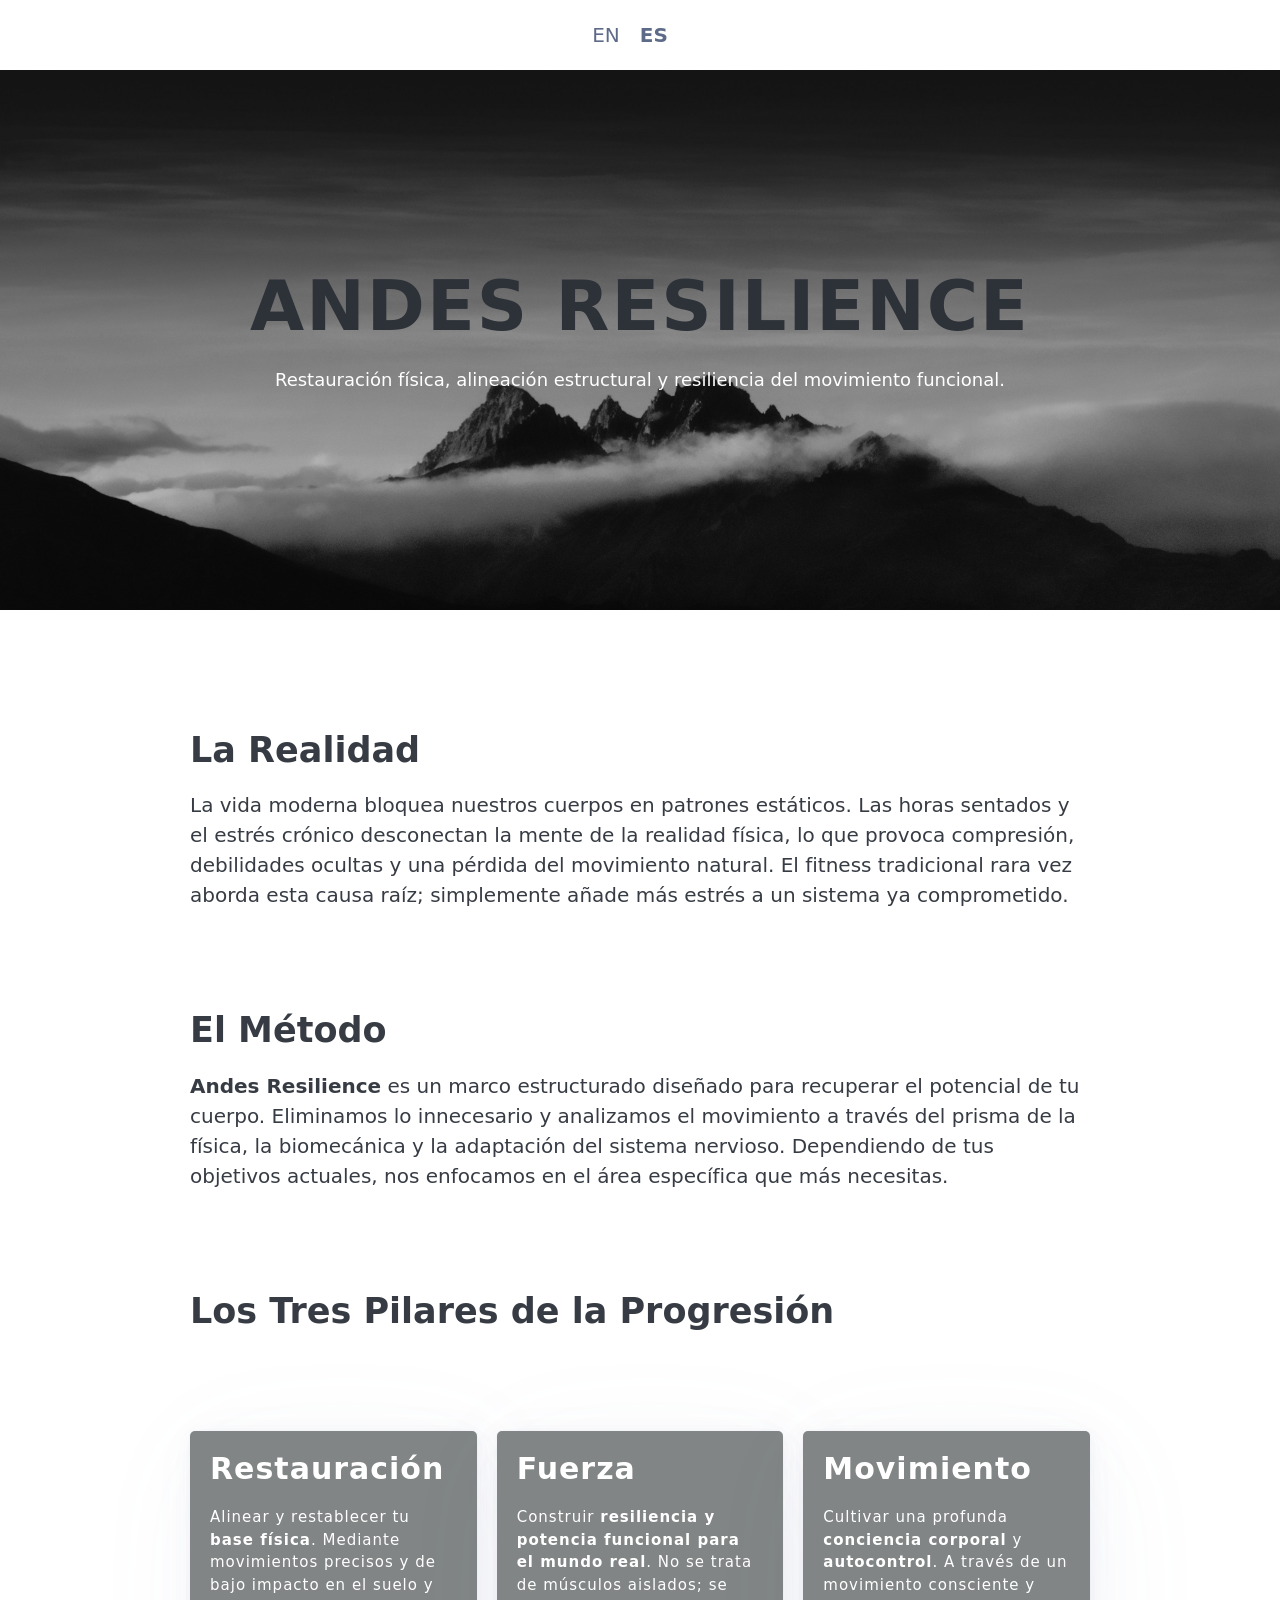
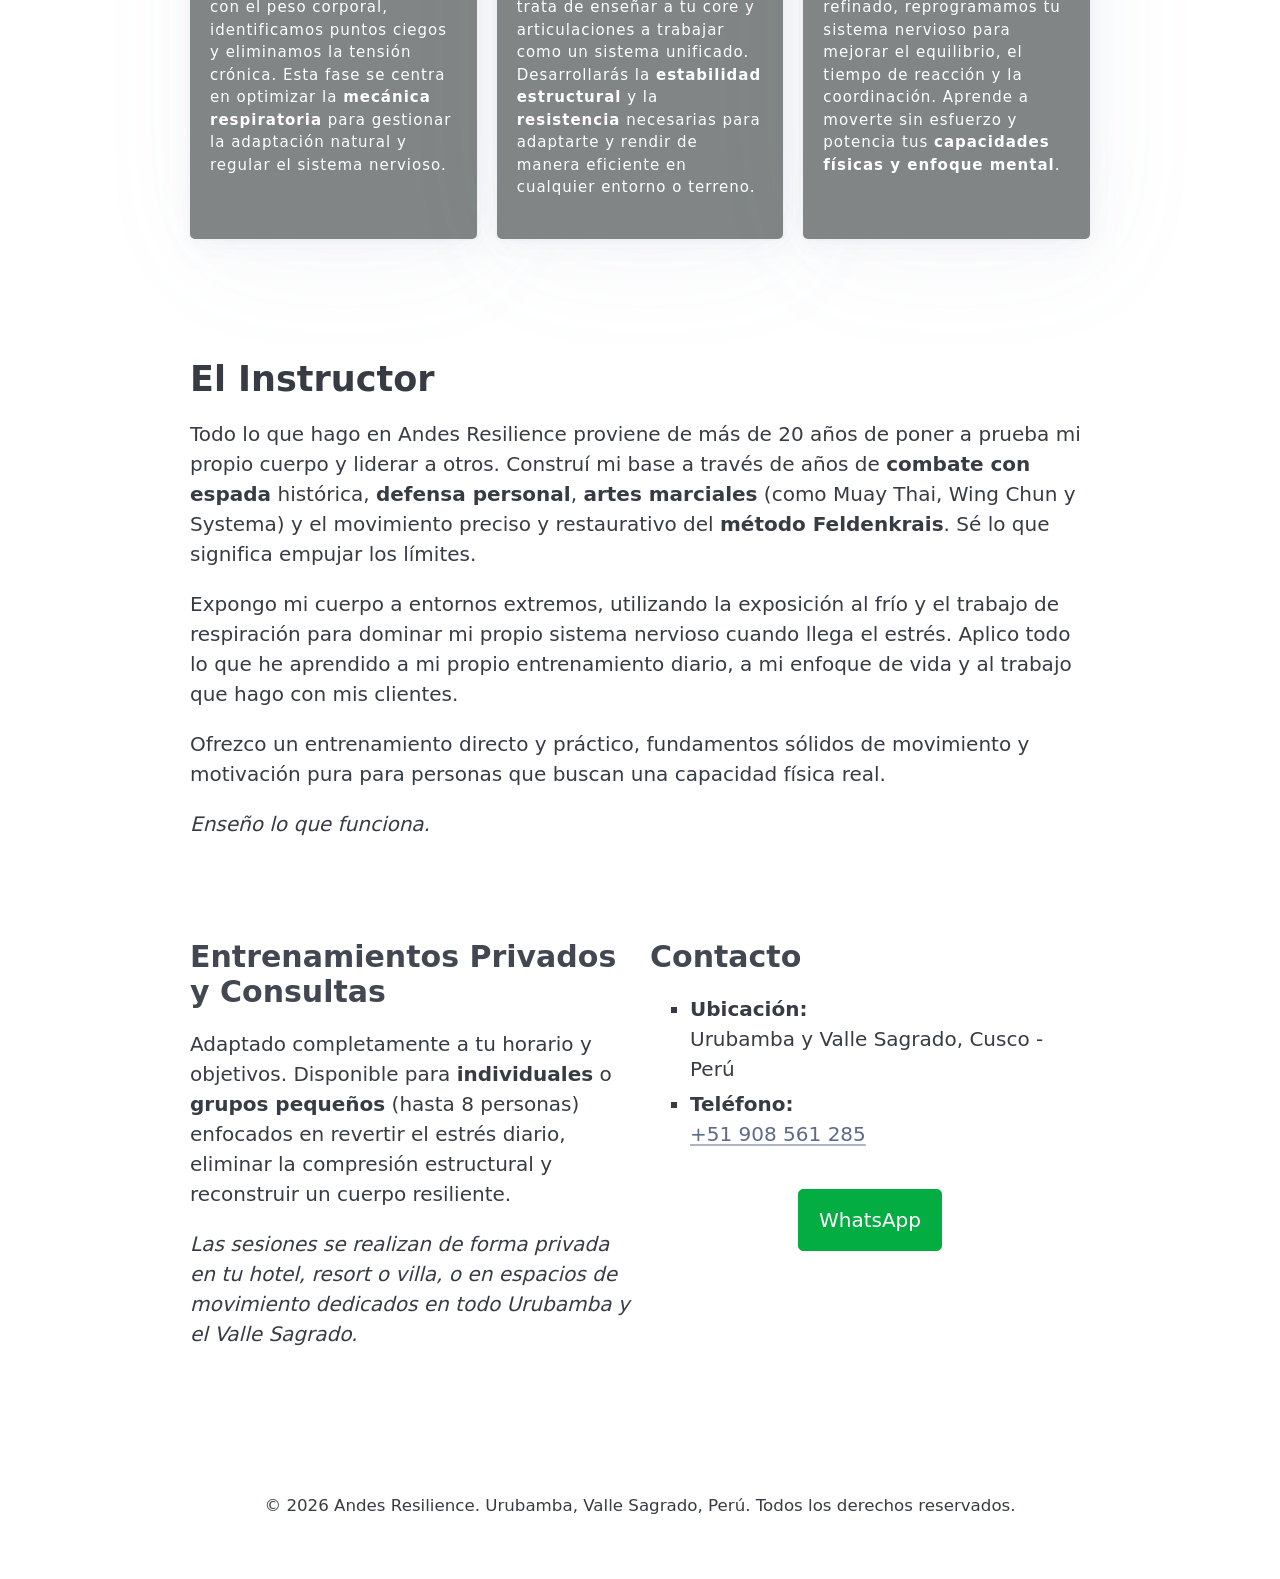
==== commit eac8b15b: "Add files via upload" ====
--- a/es/index.html
+++ b/es/index.html
@@ -78,6 +78,23 @@
             </article>
             
         </section>
+        <!-- INSTRUCTOR -->
+        <section>
+            <h2>El Instructor</h2>
+            <p>Todo lo que hago en Andes Resilience proviene de más de 20 años de poner a prueba mi propio 
+                cuerpo y liderar a otros. Construí mi base a través de años 
+                de <strong>combate con espada</strong> histórica, <strong>defensa personal</strong>, 
+                <strong>artes marciales</strong> (como Muay Thai, Wing Chun y Systema) 
+                y el movimiento preciso y restaurativo del <strong>método Feldenkrais</strong>. 
+                Sé lo que significa empujar los límites.</p>
+                <p>Expongo mi cuerpo a entornos extremos, utilizando la exposición al frío y el trabajo 
+                de respiración para dominar mi propio sistema nervioso cuando llega el estrés. 
+                Aplico todo lo que he aprendido a mi propio entrenamiento diario, a mi enfoque de vida y 
+                al trabajo que hago con mis clientes.</p>
+                <p>Ofrezco un entrenamiento directo y práctico, fundamentos sólidos de movimiento y 
+                motivación pura para personas que buscan una capacidad física real.</p>
+                <p><em>Enseño lo que funciona.</em></p>
+        </section> 
     
     <!-- CONSULTATION -->
         <section>
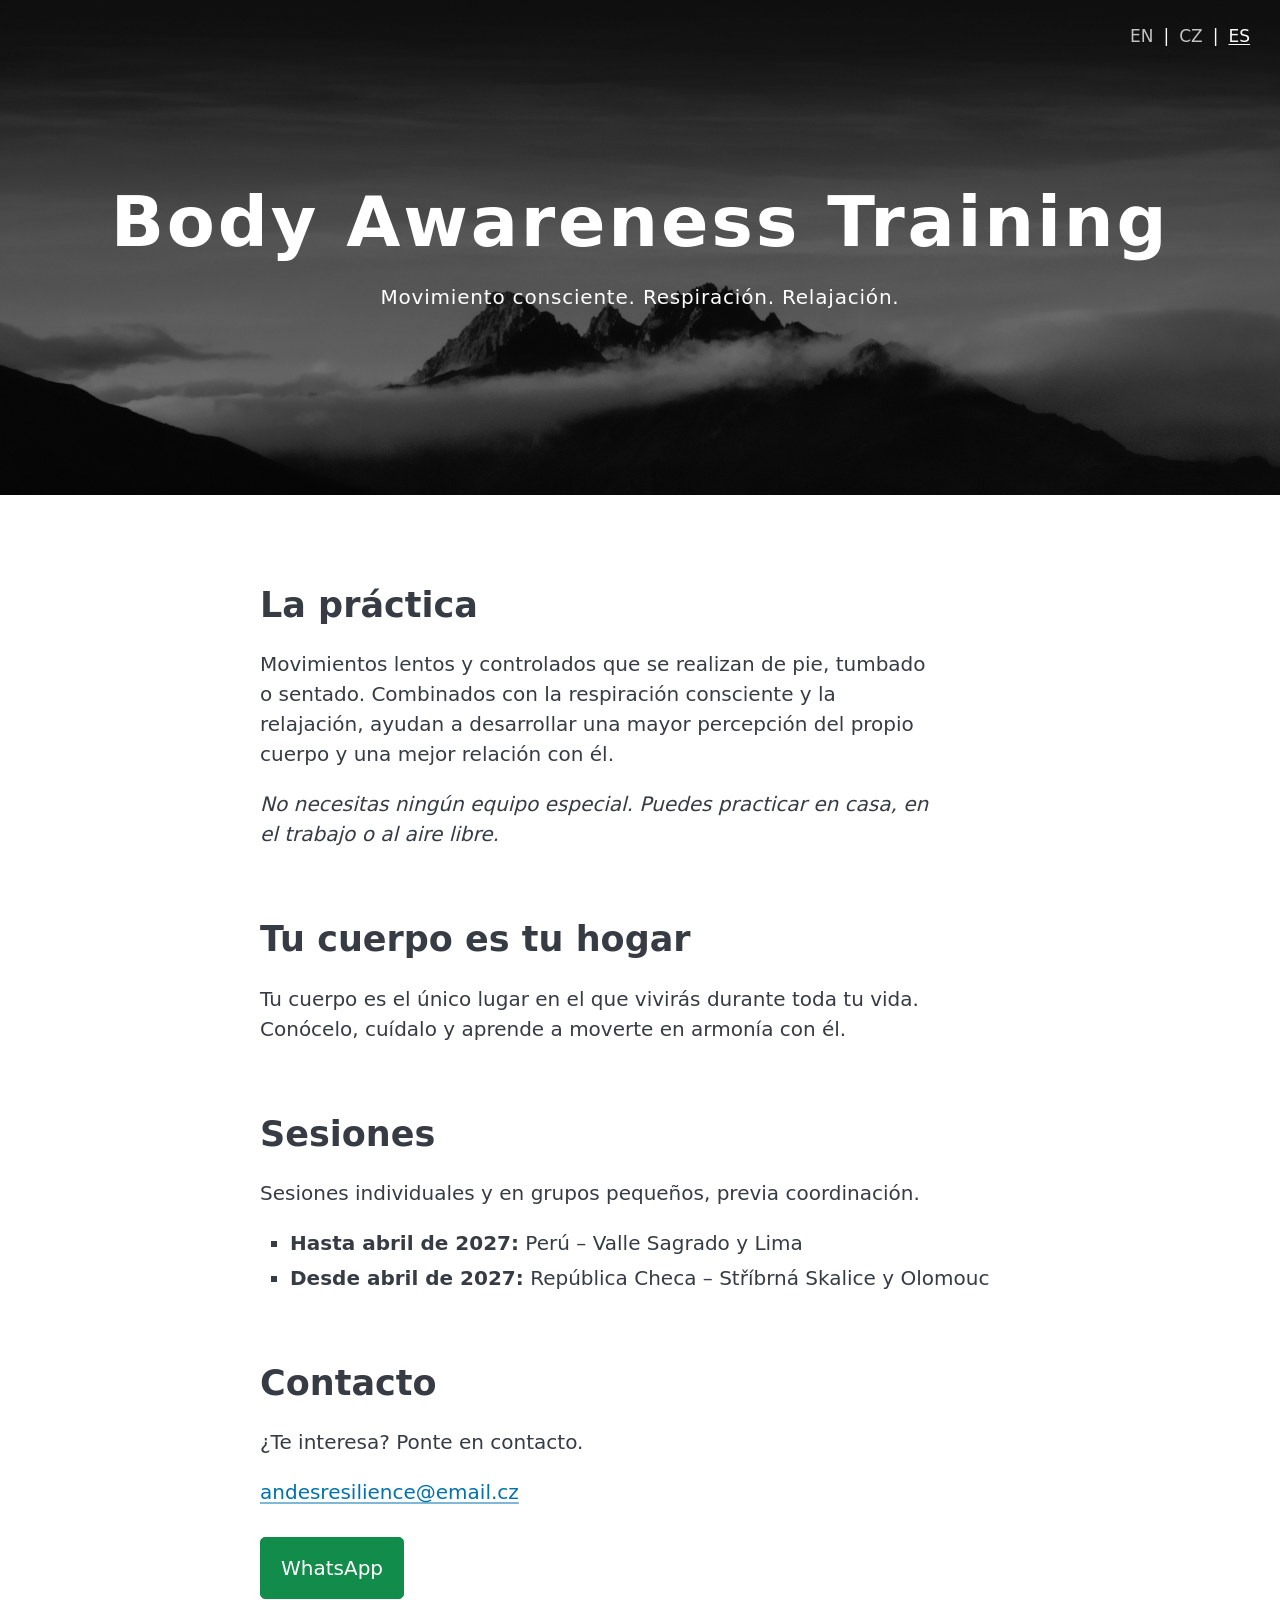
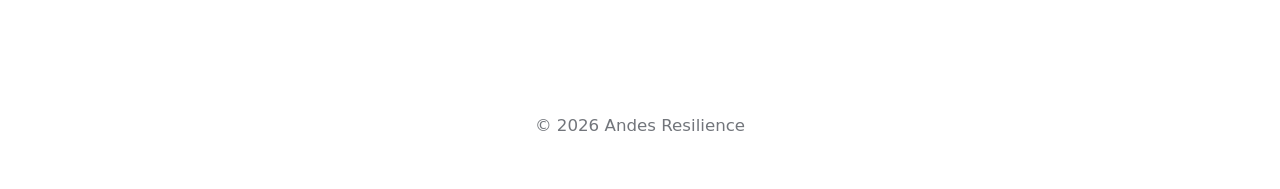
==== commit f5164c95: "Add files via upload" ====
--- a/es/index.html
+++ b/es/index.html
@@ -1,143 +1,112 @@
+
 <!DOCTYPE html>
 <html lang="es" data-theme="light">
 
 <head>
     <meta charset="UTF-8">
     <meta name="viewport" content="width=device-width, initial-scale=1.0">
-    <title>Andes Resilience | Restauración Física y Movimiento</title>
+
+    <title>Body Awareness Training | Andes Resilience</title>
+    <meta name="description" content="Movimiento consciente, respiración y relajación. Una práctica sencilla para reconectar con tu cuerpo.">
+
     <link rel="icon" type="image/png" href="../static/img/favicon.png">
-    <meta name="description" content="Restauración física, alineación estructural y resiliencia del movimiento funcional.">
-    
-    <link rel="stylesheet" href="../static/css/pico.min.css">  
+
+    <!-- Pico CSS: Basic layout, typography and responsive styles -->
+    <link rel="stylesheet" href="../static/css/pico.min.css">
+
+    <!-- Custom CSS: Website-specific appearance -->
     <link rel="stylesheet" href="../static/css/custom.css">
 </head>
 
 <body>
 
-    <nav class="container pico-text-align-center">
-        <ul>
-            <li><a href="../index.html" class="secondary">EN</a></li>
-            <li><a href="#" class="secondary"><strong>ES</strong></a></li>
-        </ul>
-    </nav>
+    <!-- HERO: Main message and Andes photograph -->
+    <header class="hero-section">
 
-    <!-- HERO -->
-    <header class="hero-section">
+        <!-- LANGUAGE SWITCHER: Links to all language versions -->
+        <nav class="language-switcher" aria-label="Selección de idioma">
+            <a href="../index.html">EN</a>
+            <span>|</span>
+            <a href="../cz/index.html">CZ</a>
+            <span>|</span>
+            <a href="#" aria-current="page">ES</a>
+        </nav>
+
         <div class="hero-content">
-            <h1>ANDES RESILIENCE</h1>
-            <p dir="auto">Restauración física, alineación estructural y resiliencia del movimiento funcional.</p>
+            <h1>Body Awareness Training</h1>
+            <p>Movimiento consciente. Respiración. Relajación.</p>
         </div>
+
     </header>
 
     <main class="container">
-    
-    <!-- REALITY -->
-        <section>
-            <h2>La Realidad</h2>
-            <p>La vida moderna bloquea nuestros cuerpos en patrones estáticos. Las horas sentados y el estrés crónico 
-                desconectan la mente de la realidad física, lo que provoca compresión, debilidades ocultas 
-                y una pérdida del movimiento natural. El fitness tradicional rara vez aborda esta causa raíz; 
-                simplemente añade más estrés a un sistema ya comprometido.</p>
+
+        <!-- THE PRACTICE: What the sessions are about -->
+        <section id="practice">
+            <h2>La práctica</h2>
+
+            <p>
+                Movimientos lentos y controlados que se realizan de pie, tumbado o sentado.
+                Combinados con la respiración consciente y la relajación, ayudan a
+                desarrollar una mayor percepción del propio cuerpo y una mejor relación con él.
+            </p>
+
+            <p>
+                <em>No necesitas ningún equipo especial. Puedes practicar en casa, en el trabajo o al aire libre.</em>
+            </p>
         </section>
 
-    <!-- METHOD -->
-        <section>
-            <h2>El Método</h2>
-            <p><strong>Andes Resilience</strong> es un marco estructurado diseñado para recuperar el potencial de tu cuerpo. 
-                Eliminamos lo innecesario y analizamos el movimiento a través del prisma de la física, la biomecánica 
-                y la adaptación del sistema nervioso. Dependiendo de tus objetivos actuales, nos enfocamos en el área 
-                específica que más necesitas.</p>
-        </section> 
+        <!-- ABOUT: The central idea behind the practice -->
+        <section id="about">
+            <h2>Tu cuerpo es tu hogar</h2>
 
-        <section>
-        <h2>Los Tres Pilares de la Progresión</h2>  
+            <p>
+                Tu cuerpo es el único lugar en el que vivirás durante toda tu vida.
+                Conócelo, cuídalo y aprende a moverte en armonía con él.
+            </p>
         </section>
-    <!-- 3 DETAILS -->
-        <section class="grid">
-            
-            <article>
-                <h3>Restauración</h3>
-                <p>Alinear y restablecer tu <strong>base física</strong>. Mediante movimientos precisos y de bajo impacto en el 
-                    suelo y con el peso corporal, identificamos puntos ciegos y eliminamos la tensión crónica. 
-                    Esta fase se centra en optimizar la <strong>mecánica respiratoria</strong> para gestionar la adaptación natural 
-                    y regular el sistema nervioso.</p>
-            </article>
-            <article>
-                <h3>Fuerza</h3>
-                <p>Construir <strong>resiliencia y potencia funcional para el mundo real</strong>. No se trata de músculos aislados; 
-                    se trata de enseñar a tu core y articulaciones a trabajar como un sistema unificado. 
-                    Desarrollarás la <strong>estabilidad estructural</strong> y la <strong>resistencia</strong> necesarias para adaptarte 
-                    y rendir de manera eficiente en cualquier entorno o terreno.</p>
-            </article>
-            <article>
-                <h3>Movimiento</h3>
-                <p>Cultivar una profunda <strong>conciencia corporal</strong> y <strong>autocontrol</strong>. A través de un movimiento 
-                    consciente y refinado, reprogramamos tu sistema nervioso para mejorar el equilibrio, el tiempo de reacción 
-                    y la coordinación. Aprende a moverte sin esfuerzo y potencia tus 
-                    <b>capacidades físicas y enfoque mental</b>.</p>
-            </article>
-            
+
+        <!-- AVAILABILITY: Current and future location -->
+        <section id="availability">
+            <h2>Sesiones</h2>
+
+            <p>
+                Sesiones individuales y en grupos pequeños, previa coordinación.
+            </p>
+
+            <ul>
+                <li><strong>Hasta abril de 2027:</strong> Perú – Valle Sagrado y Lima</li>
+                <li><strong>Desde abril de 2027:</strong> República Checa – Stříbrná Skalice y Olomouc</li>
+            </ul>
         </section>
-        <!-- INSTRUCTOR -->
-        <section>
-            <h2>El Instructor</h2>
-            <p>Todo lo que hago en Andes Resilience proviene de más de 20 años de poner a prueba mi propio 
-                cuerpo y liderar a otros. Construí mi base a través de años 
-                de <strong>combate con espada</strong> histórica, <strong>defensa personal</strong>, 
-                <strong>artes marciales</strong> (como Muay Thai, Wing Chun y Systema) 
-                y el movimiento preciso y restaurativo del <strong>método Feldenkrais</strong>. 
-                Sé lo que significa empujar los límites.</p>
-                <p>Expongo mi cuerpo a entornos extremos, utilizando la exposición al frío y el trabajo 
-                de respiración para dominar mi propio sistema nervioso cuando llega el estrés. 
-                Aplico todo lo que he aprendido a mi propio entrenamiento diario, a mi enfoque de vida y 
-                al trabajo que hago con mis clientes.</p>
-                <p>Ofrezco un entrenamiento directo y práctico, fundamentos sólidos de movimiento y 
-                motivación pura para personas que buscan una capacidad física real.</p>
-                <p><em>Enseño lo que funciona.</em></p>
-        </section> 
-    
-    <!-- CONSULTATION -->
-        <section>
-            <div class="grid">
-                
-                <div>
-                    <h3>Entrenamientos Privados y Consultas</h3>
-                    <p>Adaptado completamente a tu horario y objetivos. Disponible para <b>individuales</b> o 
-                        <b>grupos pequeños</b> (hasta 8 personas) enfocados en revertir el estrés diario, 
-                        eliminar la compresión estructural y reconstruir un cuerpo resiliente.</p>
-                    <p><em>Las sesiones se realizan de forma privada en tu hotel, resort o villa, 
-                        o en espacios de movimiento dedicados en todo Urubamba y el Valle Sagrado.</em></p>
-                </div>
-    
-    <!-- CONTACT -->
-                <div>
-                    <h3>Contacto</h3>                 
-                    <ul>
-                        <li>
-                            <strong>Ubicación:</strong><br>
-                            Urubamba y Valle Sagrado, Cusco - Perú
-                        </li>
-                        <li>
-                            <strong>Teléfono:</strong><br>
-                            <a href="tel:+51908561285" class="secondary">+51 908 561 285</a>
-                        </li>
-                    </ul>
-                    <div style="margin-top: 2rem; display: flex; justify-content: center;">
-                        <a href="https://wa.me/+51908561285" role="button" class="primary btn-whatsapp">
-                            WhatsApp
-                        </a>
-                    </div>
-                </div>
 
+        <!-- CONTACT: Direct contact without a booking system -->
+        <section id="contact">
+            <h2>Contacto</h2>
+
+            <p>
+                ¿Te interesa? Ponte en contacto.
+            </p>
+
+            <p>
+                <a href="mailto:andesresilience@email.cz">andesresilience@email.cz</a>
+            </p>
+
+            <div class="contact-actions">
+                <a href="https://wa.me/51908561285"
+                   role="button"
+                   class="btn-whatsapp">
+                    WhatsApp
+                </a>
             </div>
         </section>
-    
-    <!-- FOOTER -->
-        <footer class="pico-text-align-center">
-            <small>&copy; 2026 Andes Resilience. Urubamba, Valle Sagrado, Perú. Todos los derechos reservados.</small>
+
+        <!-- FOOTER: Minimal project identification -->
+        <footer>
+            <small>&copy; 2026 Andes Resilience</small>
         </footer>
 
     </main>
 
 </body>
-</html>+</html>
--- a/static/css/custom.css
+++ b/static/css/custom.css
@@ -1,84 +1,174 @@
-/* Custom variables overriding Pico defaults */
+
+/* =========================================
+   BASE
+   Basic page settings and Pico CSS overrides
+   ========================================= */
+
 :root {
-    --pico-font-family: system-ui, -apple-system, "Segoe UI", Inter, Montserrat, Roboto, Helvetica, Arial, sans-serif;
+    --pico-font-family: system-ui, -apple-system, "Segoe UI",
+        Roboto, Helvetica, Arial, sans-serif;
 }
 
-/* Base structural limits */
+/* Keep the reading area comfortable on wide screens */
 main.container {
-    max-width: 900px;
+    max-width: 760px;
 }
 
-/* Sections within main */
-main > section {
-    margin-top: 5rem;
-}
 
-/* Navbar */
-nav.pico-text-align-center ul {
-    justify-content: center;
-    width: 100%;
-}
+/* =========================================
+   HERO
+   Existing black-and-white Andes photograph
+   ========================================= */
 
-/* Hero */
-header.hero-section {
-    background: url('../img/hero.jpg') no-repeat center center;
-    background-size: cover;
-    min-height: 60vh;
+.hero-section {
+    position: relative;
+    min-height: 55vh;
+    padding: 3rem 1.5rem;
+
     display: flex;
     align-items: center;
     justify-content: center;
+
     text-align: center;
-    padding: 2rem;
+
+    background:
+        linear-gradient(rgba(0, 0, 0, 0.30), rgba(0, 0, 0, 0.40)),
+        url("../img/hero.jpg") center center / cover no-repeat;
 }
 
 .hero-content {
-    --pico-color: #ffffff;
-    font-size: 0.9rem;
+    color: #ffffff;
 }
 
 .hero-content h1 {
-    font-size: 3.5rem;
-    letter-spacing: 0.1rem;
+    color: #ffffff;
+    font-size: clamp(2rem, 6vw, 3.5rem);
+    font-weight: 750;
+    letter-spacing: 0.04em;
     margin-bottom: 1rem;
-    font-weight: 800;
 }
 
-/* Articles */
-.grid article {
-    background-color: rgb(129, 133, 133);
-    font-size: 0.75rem;
-    letter-spacing: 0.05rem;
+.hero-content p {
+    color: #ffffff;
+    font-size: 1rem;
+    letter-spacing: 0.04em;
+    margin-bottom: 0;
 }
 
-.grid article h3, 
-.grid article p {
+
+/* =========================================
+   LANGUAGE SWITCHER
+   EN / CZ / ES links in the top-right corner
+   ========================================= */
+
+.language-switcher {
+    position: absolute;
+    top: 1.2rem;
+    right: 1.5rem;
+
+    display: flex;
+    align-items: center;
+    gap: 0.5rem;
+
+    font-size: 0.85rem;
+}
+
+.language-switcher a,
+.language-switcher span {
+    color: #ffffff;
+    text-decoration: none;
+}
+
+.language-switcher a {
+    opacity: 0.75;
+}
+
+.language-switcher a:hover,
+.language-switcher a[aria-current="page"] {
+    opacity: 1;
+    text-decoration: underline;
+}
+
+
+/* =========================================
+   CONTENT
+   Simple spacing and readable text
+   ========================================= */
+
+main > section {
+    margin-top: 3.5rem;
+}
+
+main > section h2 {
+    margin-bottom: 1.2rem;
+}
+
+main > section p {
+    max-width: 680px;
+}
+
+
+/* =========================================
+   AVAILABILITY
+   Current and future locations
+   ========================================= */
+
+#availability ul {
+    padding-left: 1.5rem;
+}
+
+
+/* =========================================
+   CONTACT
+   Direct contact without a booking system
+   ========================================= */
+
+.contact-actions {
+    margin-top: 1.5rem;
+}
+
+a.btn-whatsapp {
+    --pico-background-color: #128C4A;
+    --pico-border-color: #128C4A;
     --pico-color: #ffffff;
 }
 
-/* CTA action block + button */
-.cta-actions {
-    display: flex;
-    justify-content: center;
-    align-items: center;
+a.btn-whatsapp:hover {
+    --pico-background-color: #0E733C;
+    --pico-border-color: #0E733C;
 }
 
-a[role="button"].btn-whatsapp {
-    --pico-primary: #04ad42;
-    --pico-primary-hover: #128C7E;
-    --pico-primary-background: #04ad42;
-    --pico-primary-border: #04ad42;
-    background-color: var(--pico-primary);
-    border-color: var(--pico-primary);
+
+/* =========================================
+   FOOTER
+   Minimal footer at the bottom of the page
+   ========================================= */
+
+main > footer {
+    margin-top: 4rem;
+    padding: 1.5rem 0;
+    text-align: center;
+    opacity: 0.7;
 }
 
-a[role="button"].btn-whatsapp:hover {
-    background-color: var(--pico-primary-hover);
-    border-color: var(--pico-primary-hover);
+
+/* =========================================
+   MOBILE
+   Adjust spacing and hero height on small screens
+   ========================================= */
+
+@media (max-width: 600px) {
+
+    .hero-section {
+        min-height: 45vh;
+    }
+
+    .language-switcher {
+        top: 1rem;
+        right: 1rem;
+    }
+
+    main > section {
+        margin-top: 2.5rem;
+    }
 }
-
-/* footer */
-main > footer {
-    margin-top: 4rem;
-    padding: 2rem 0; /* so its not at the bottom */
-    text-align: center;
-}
